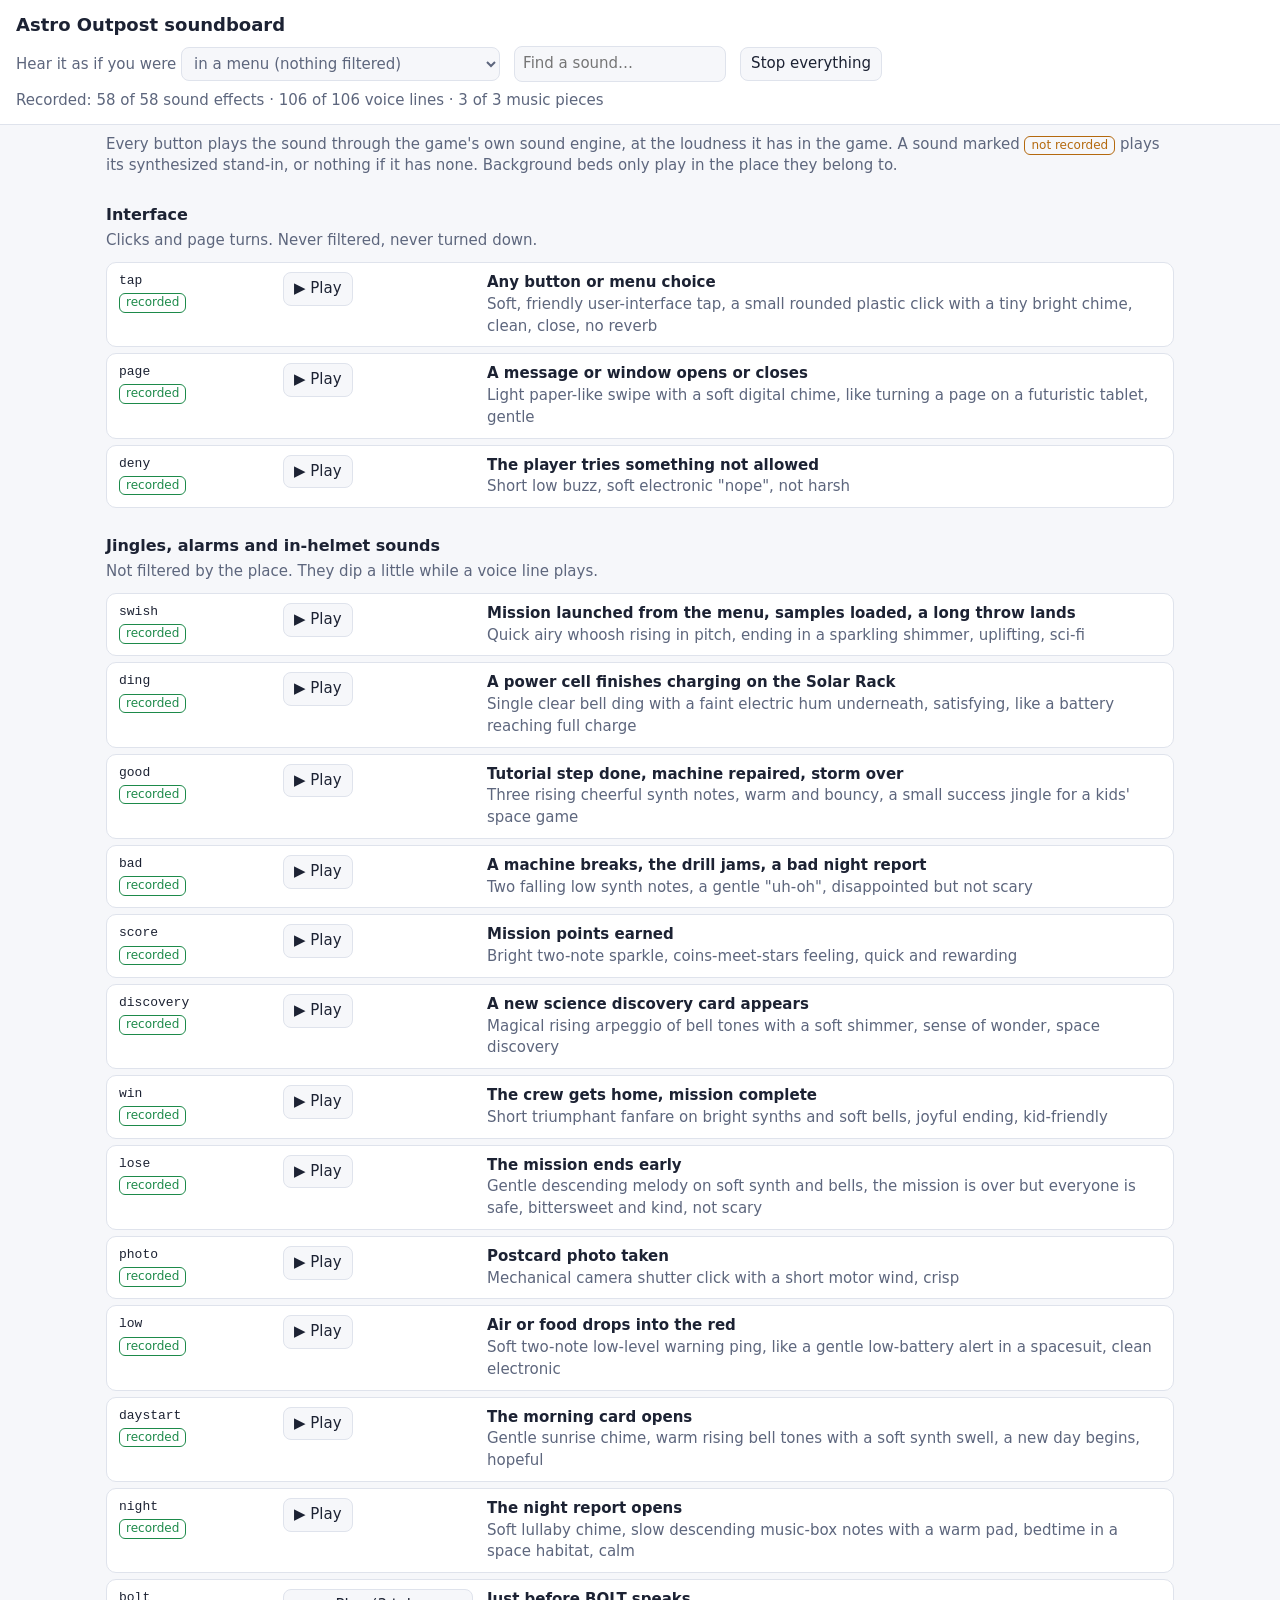
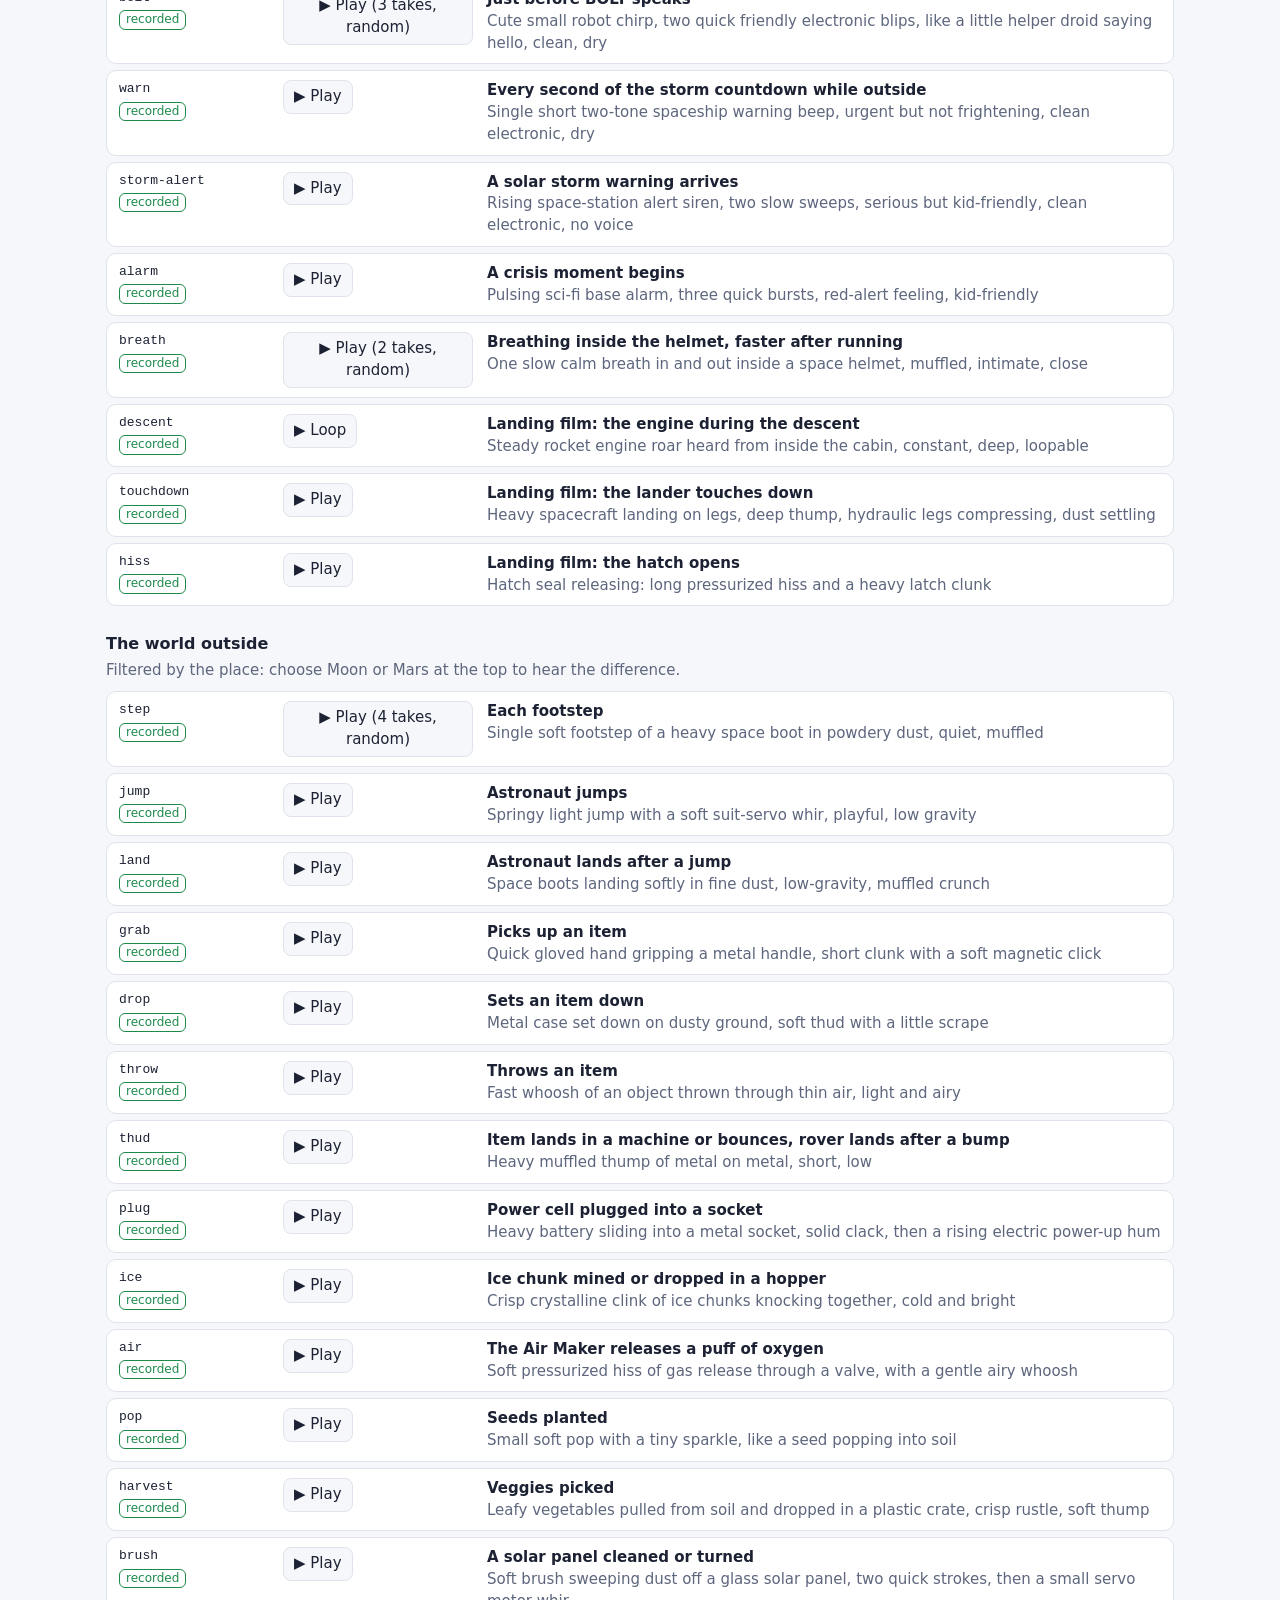
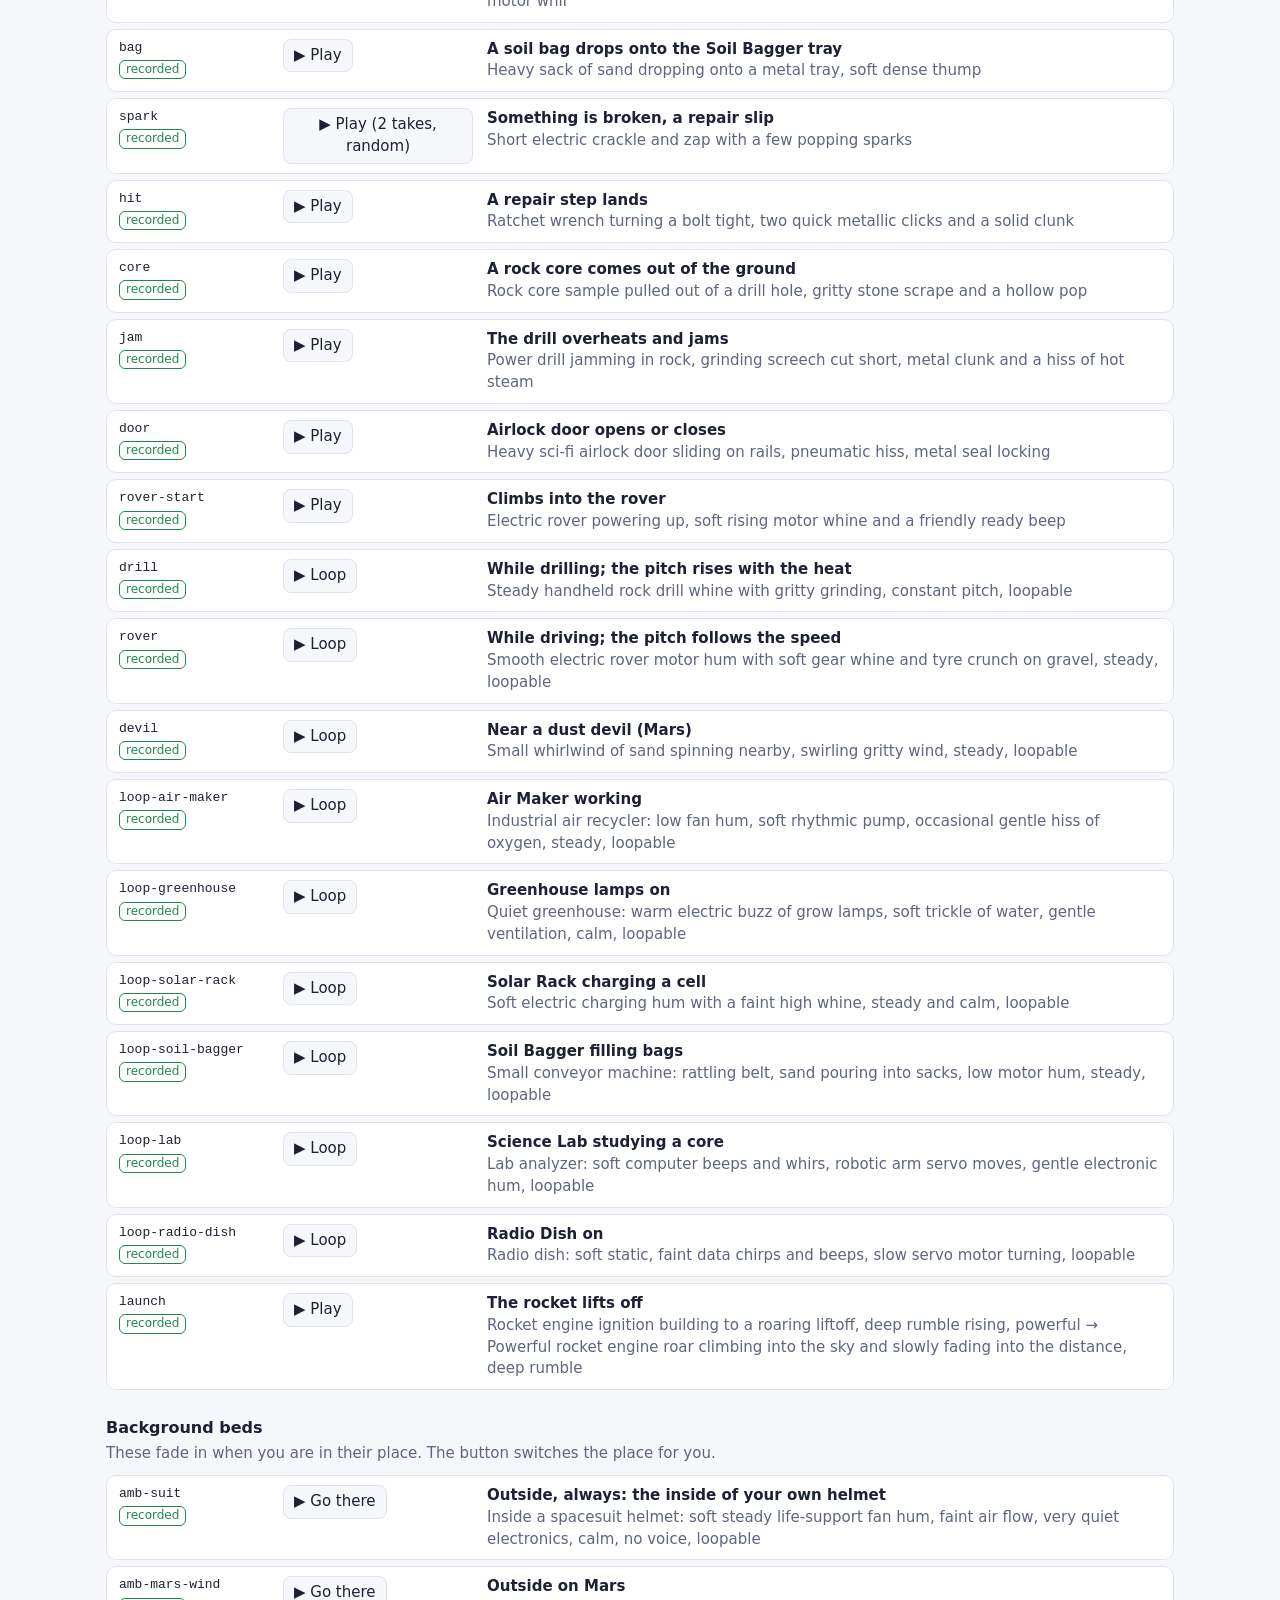
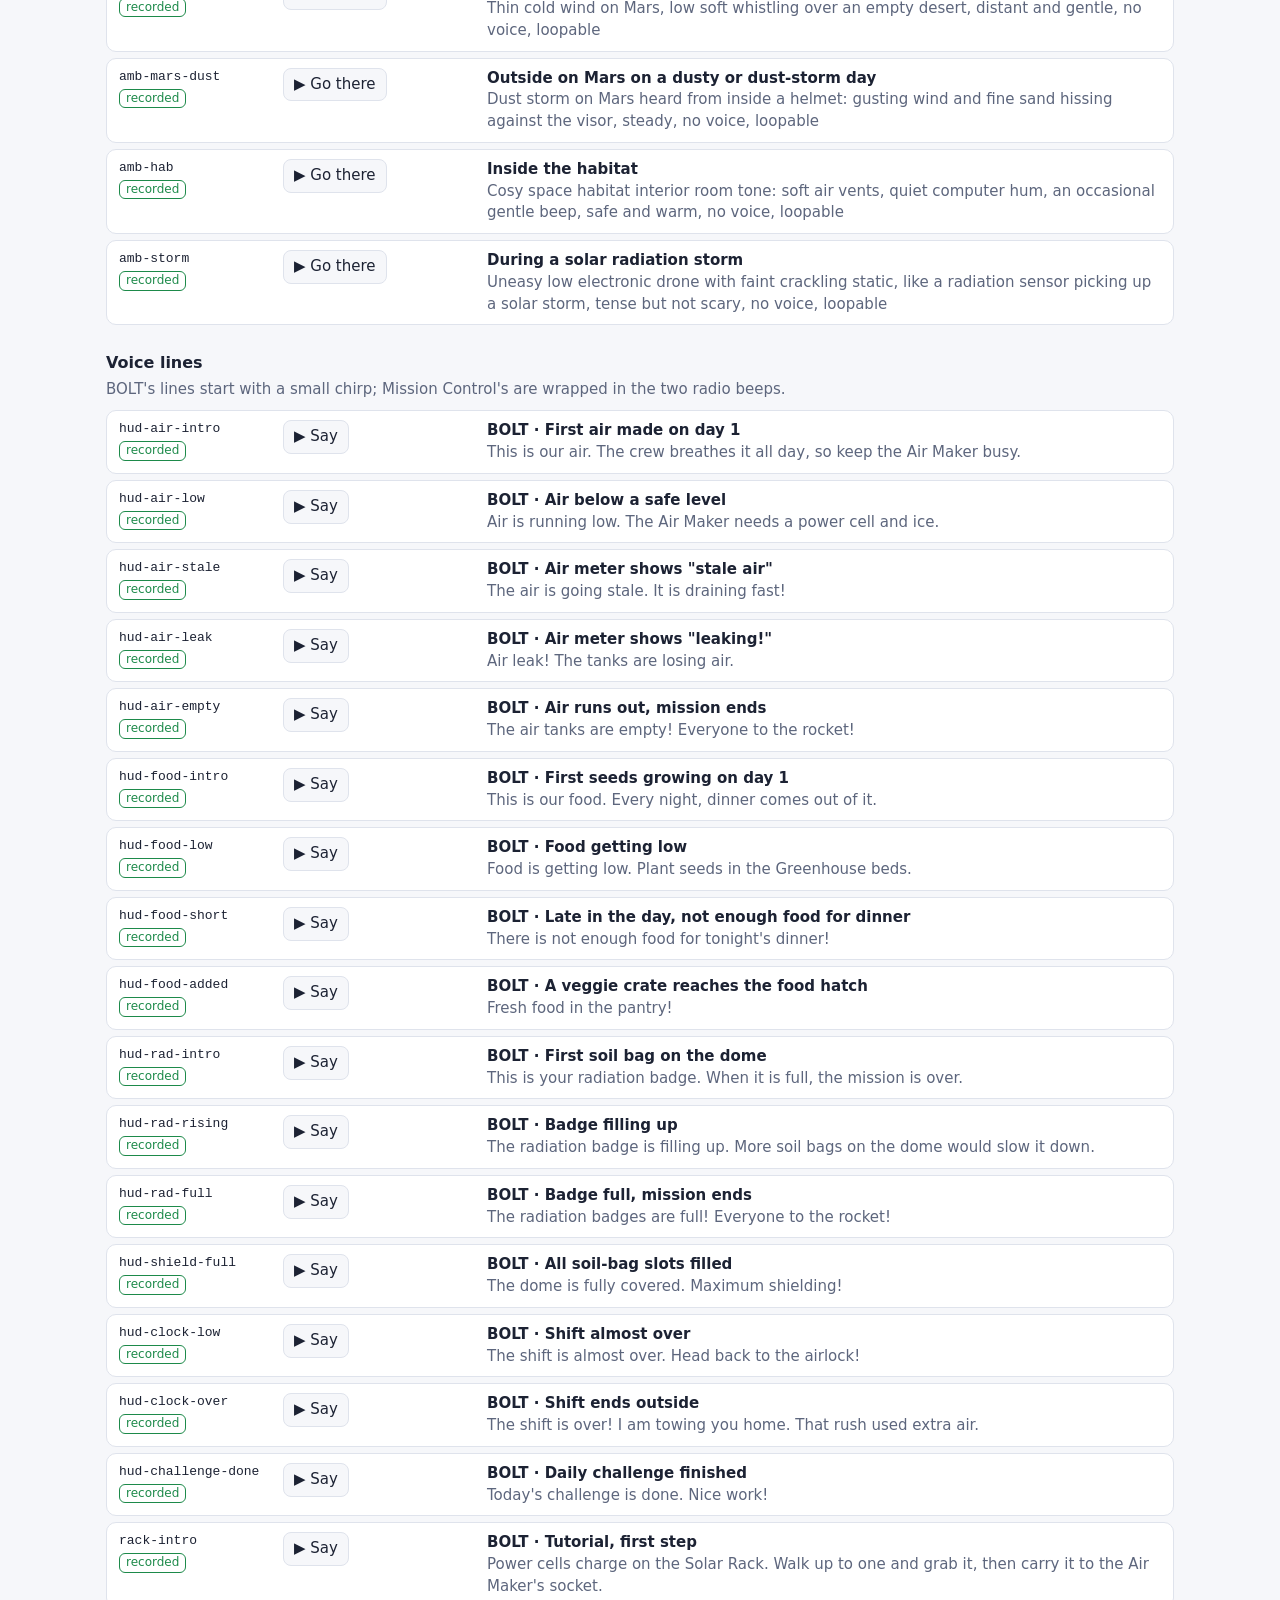
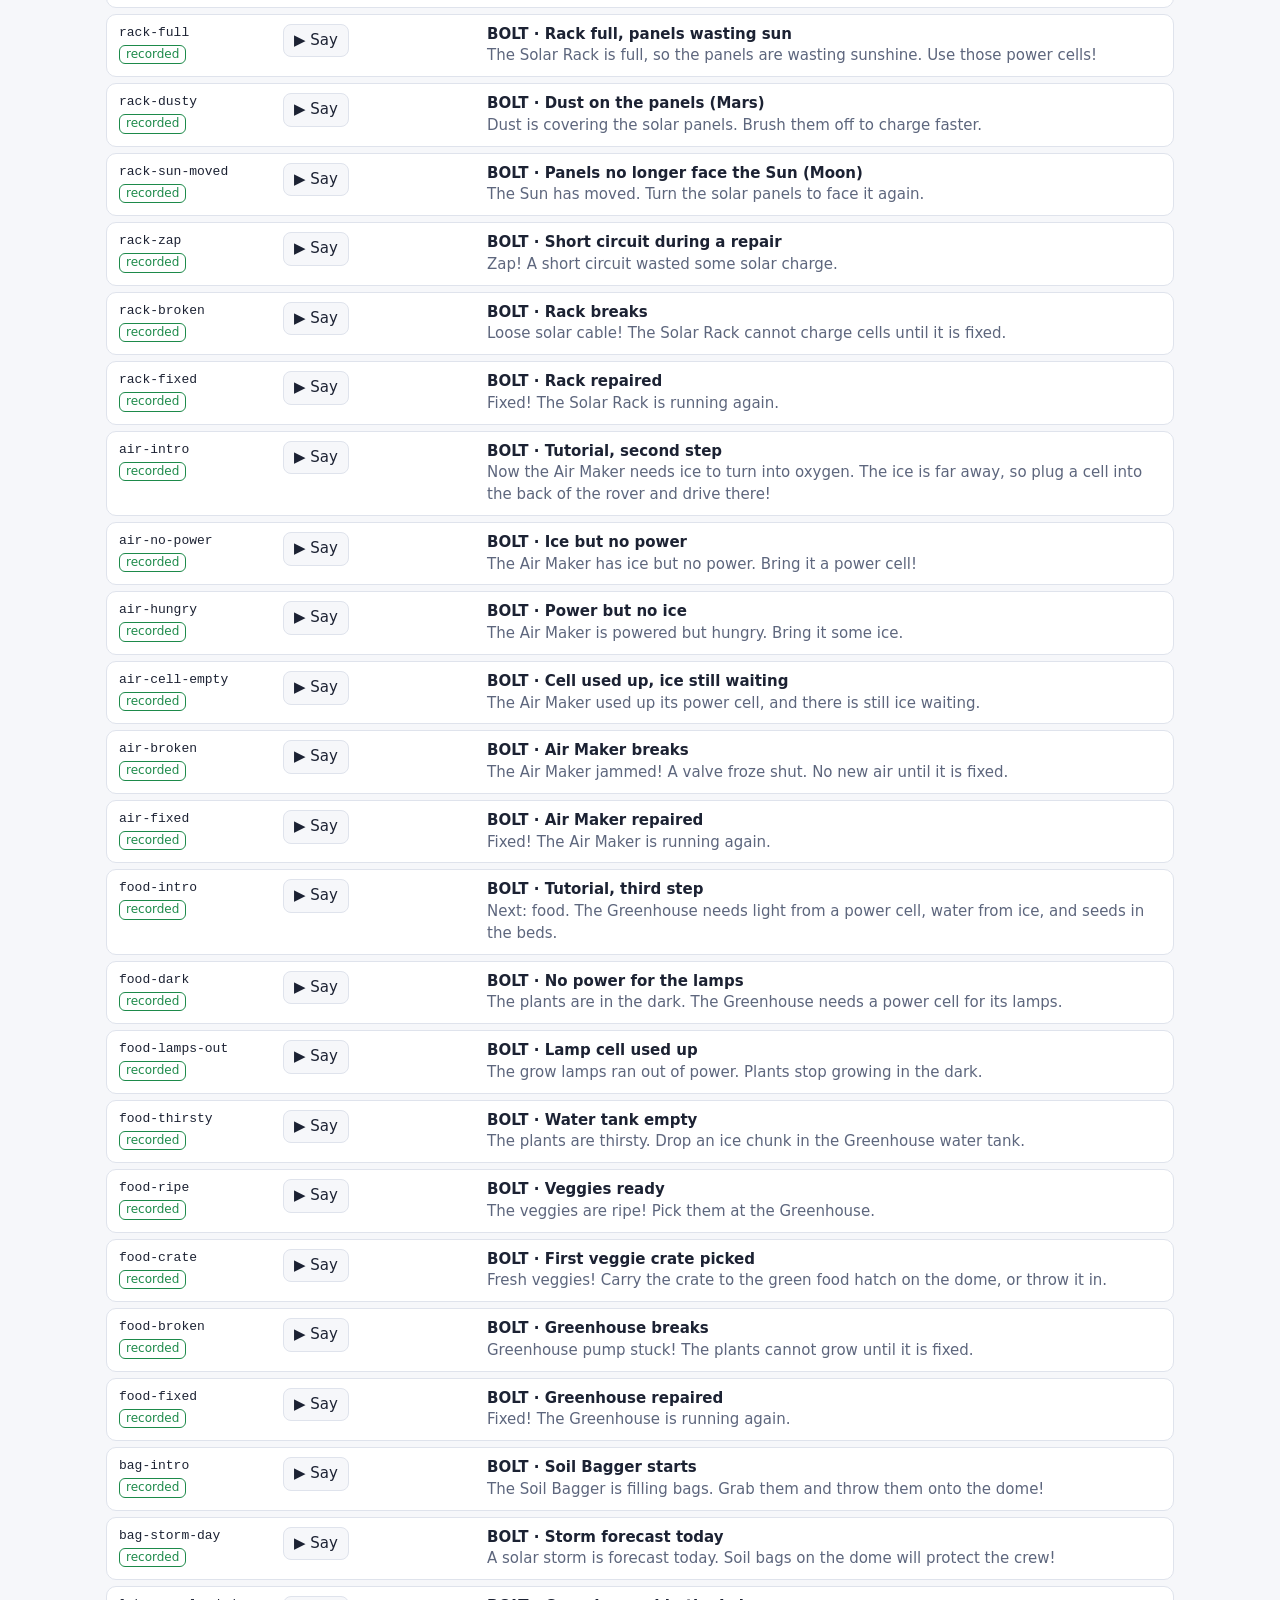
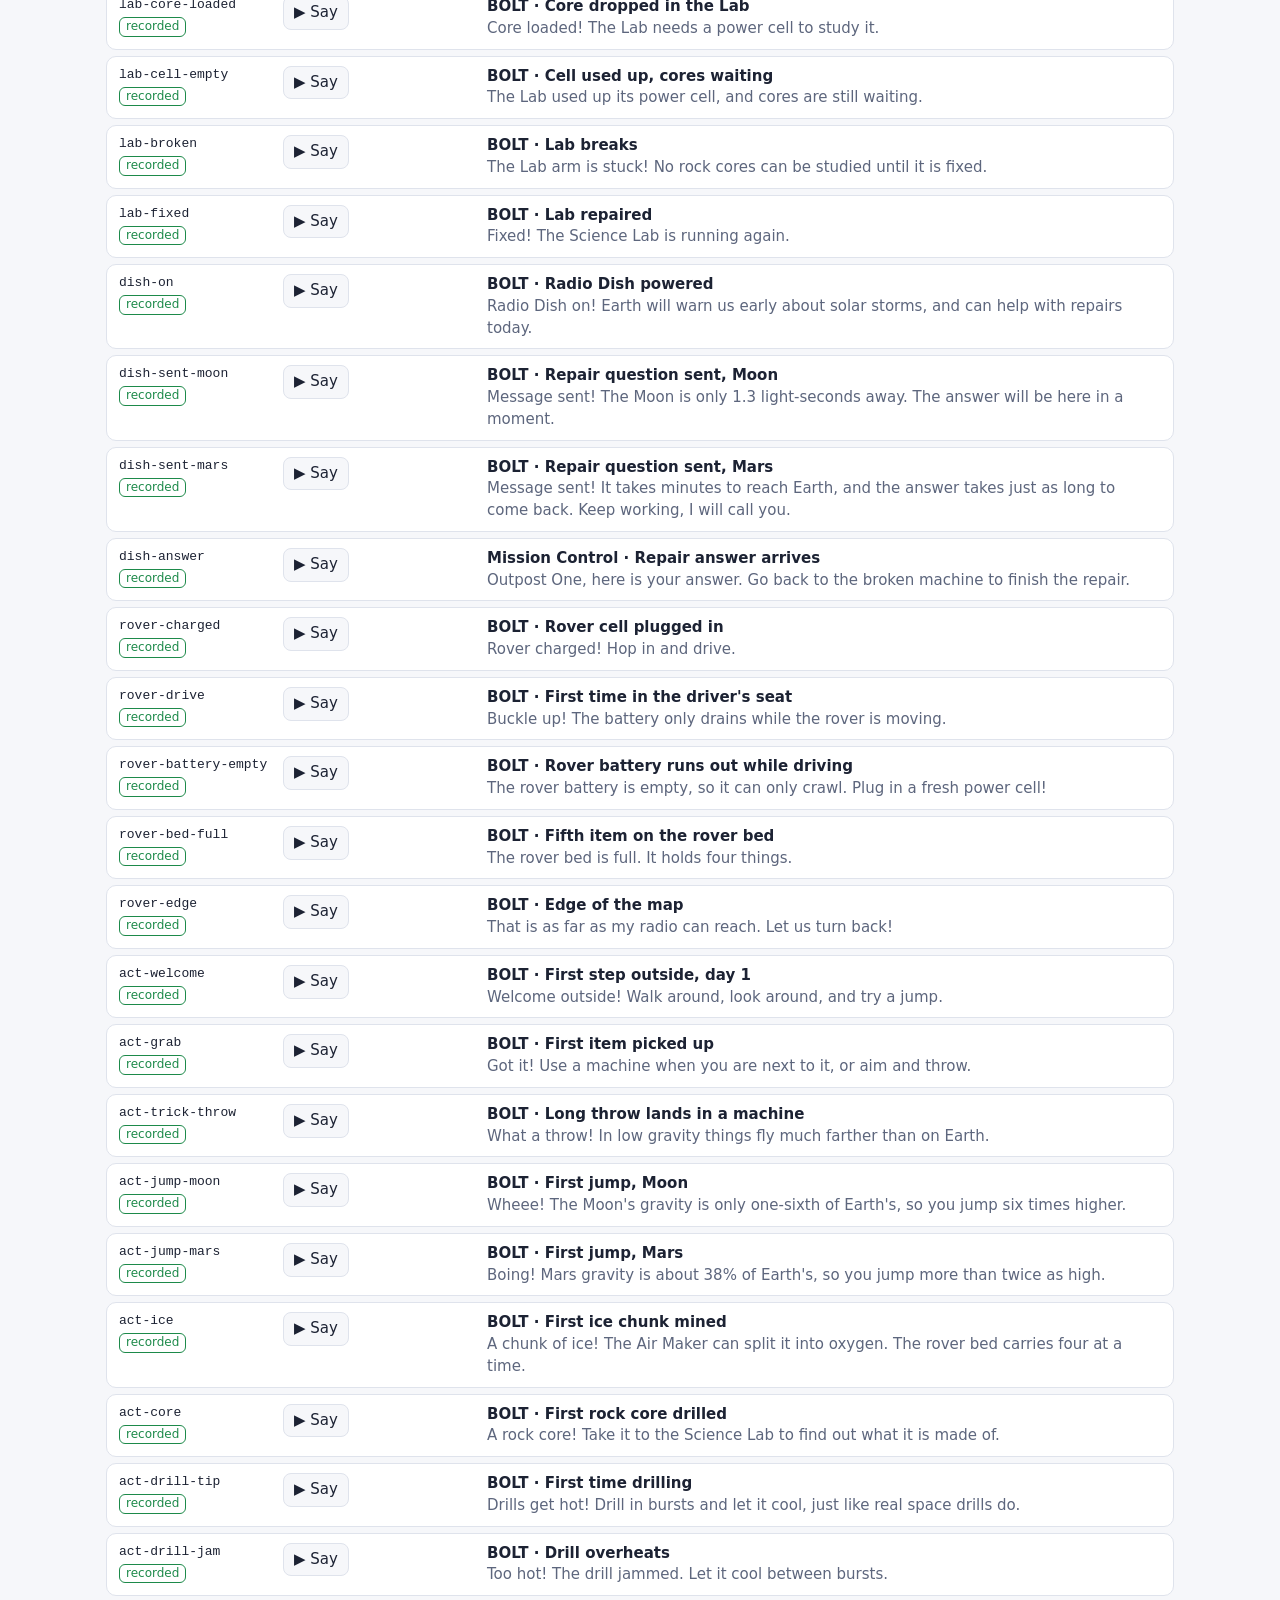
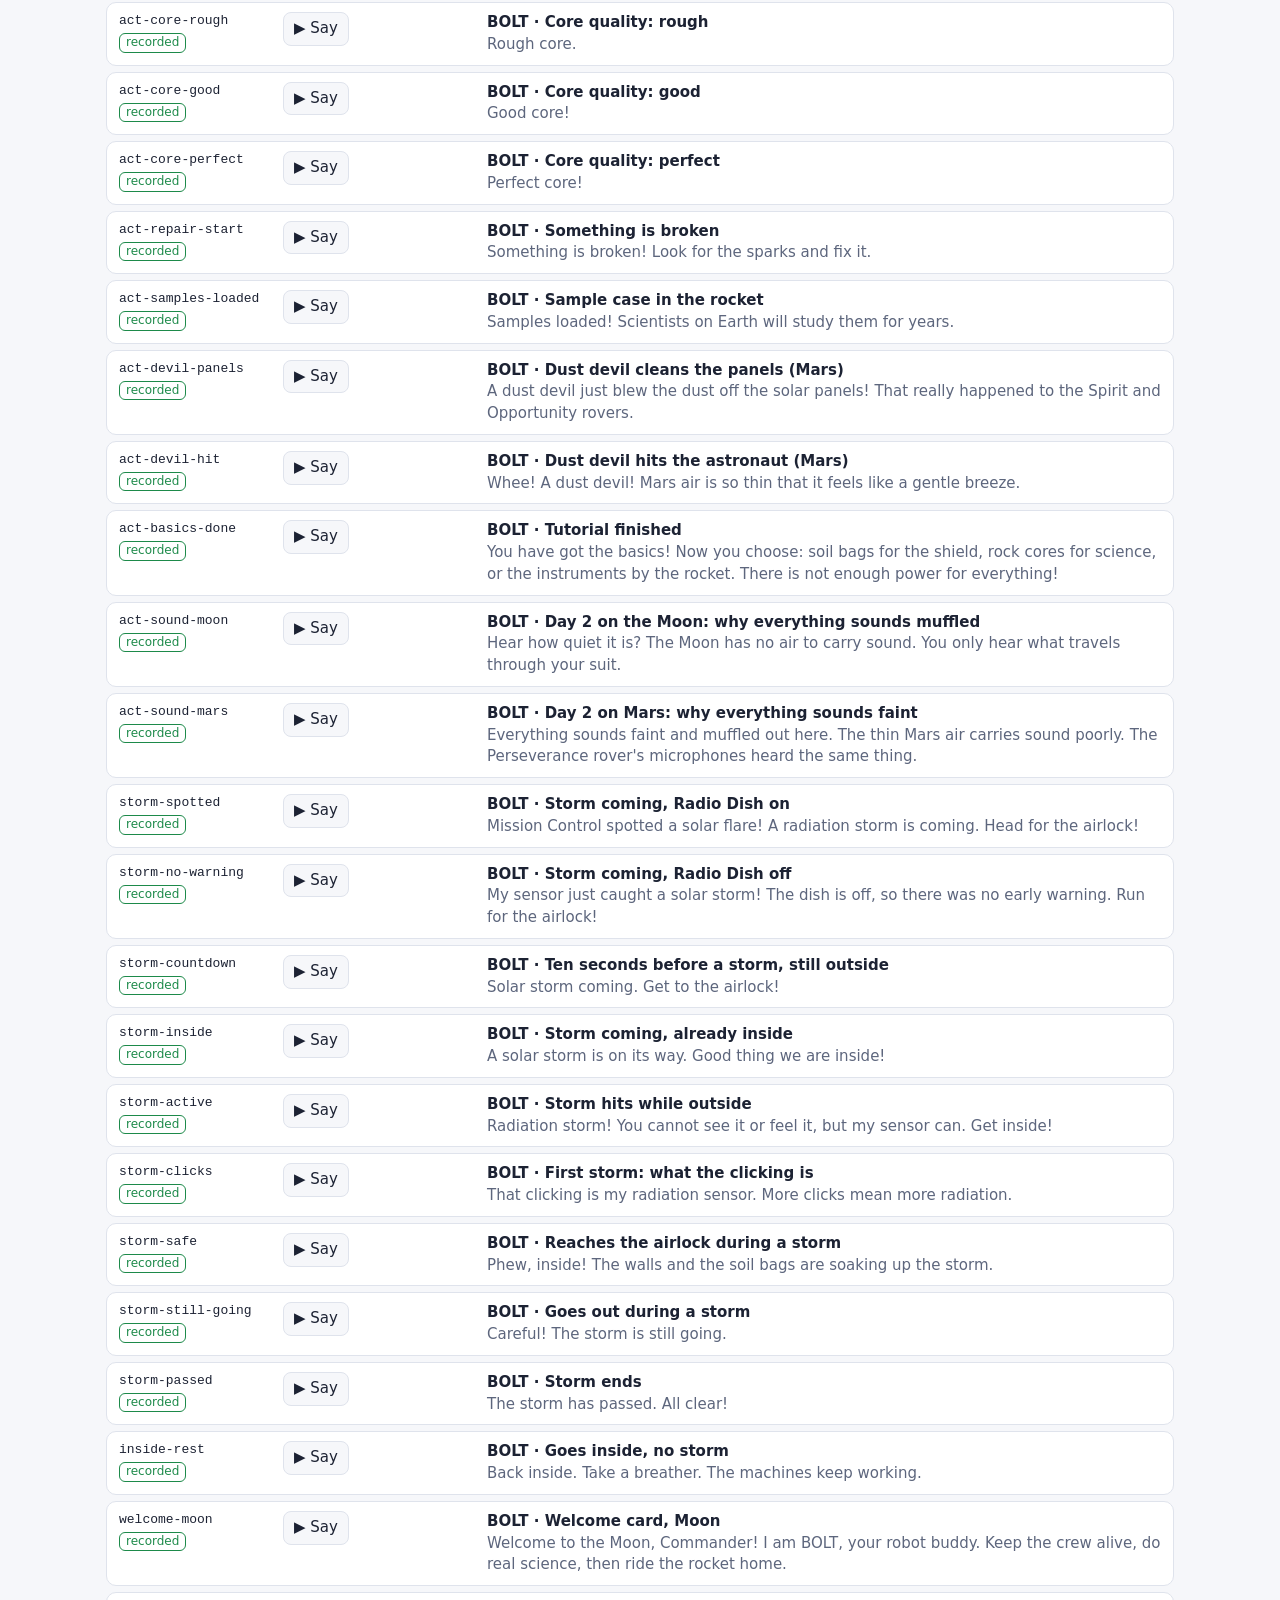
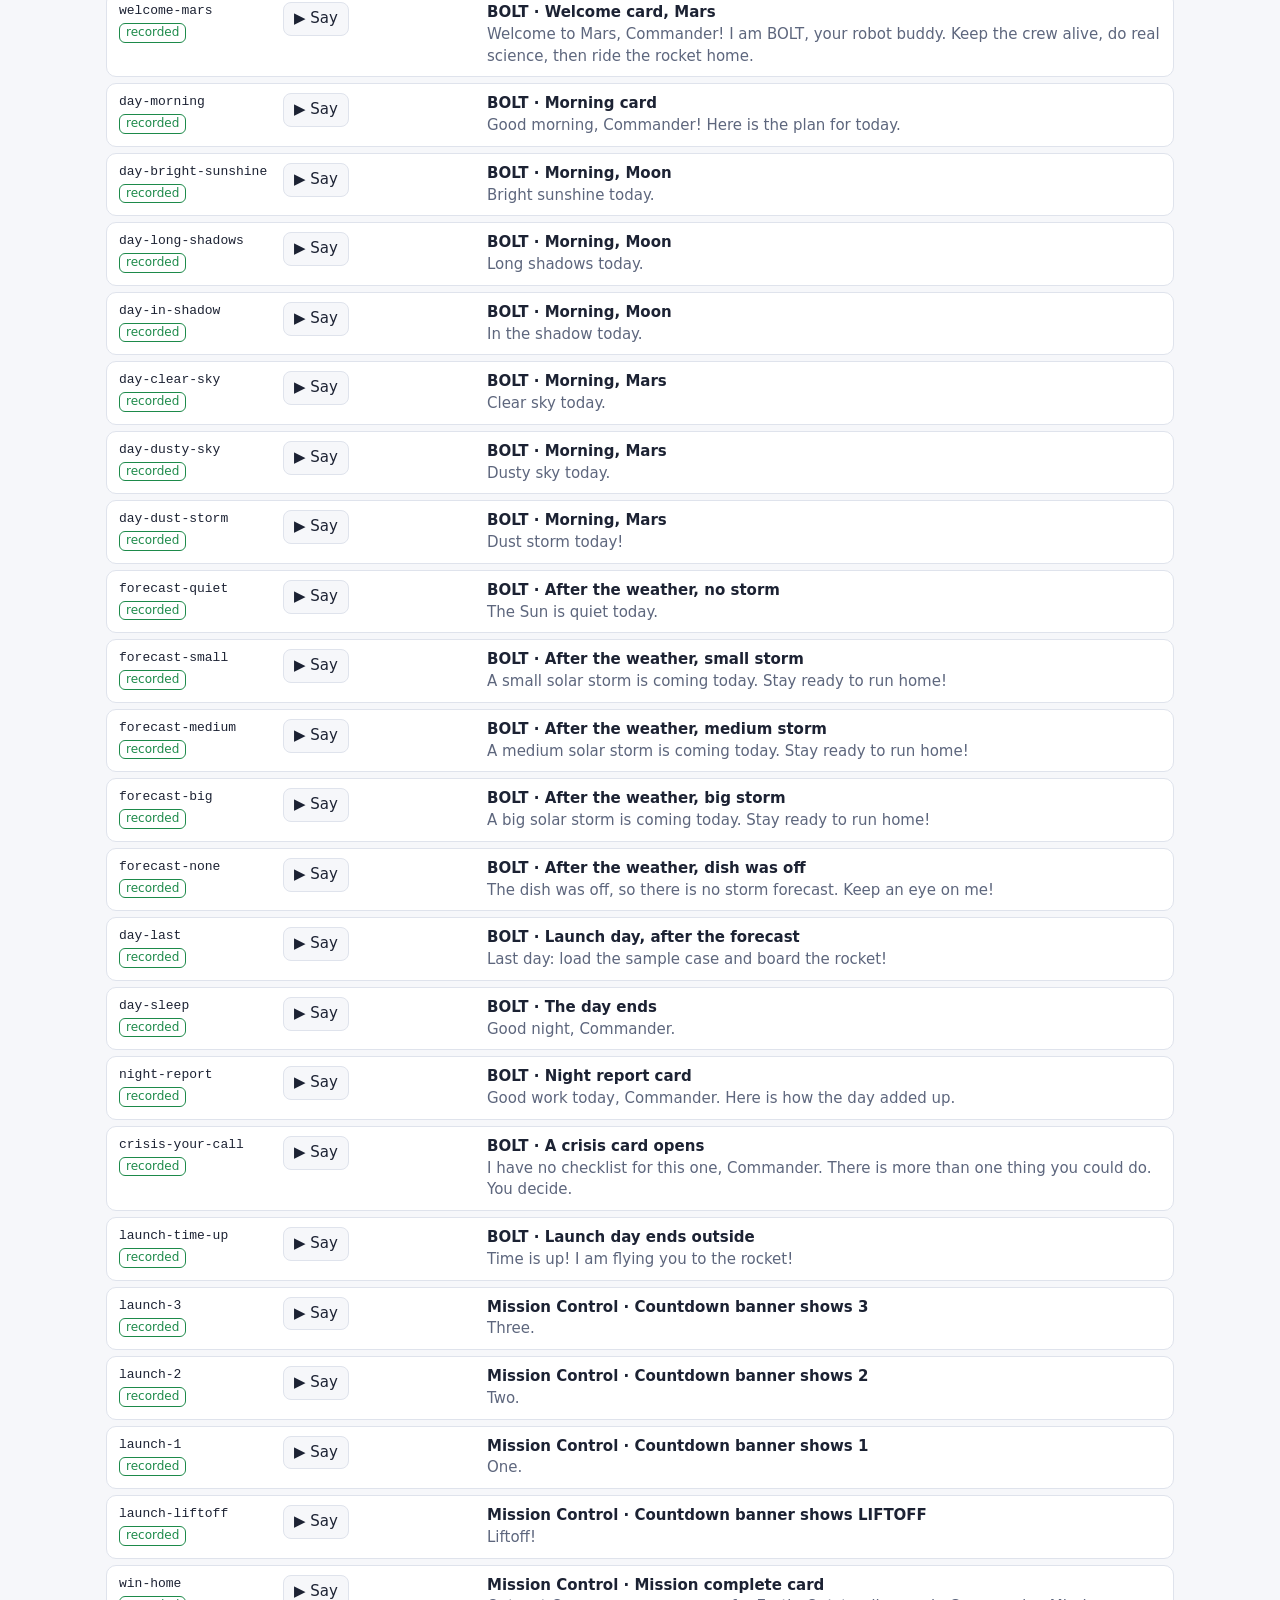
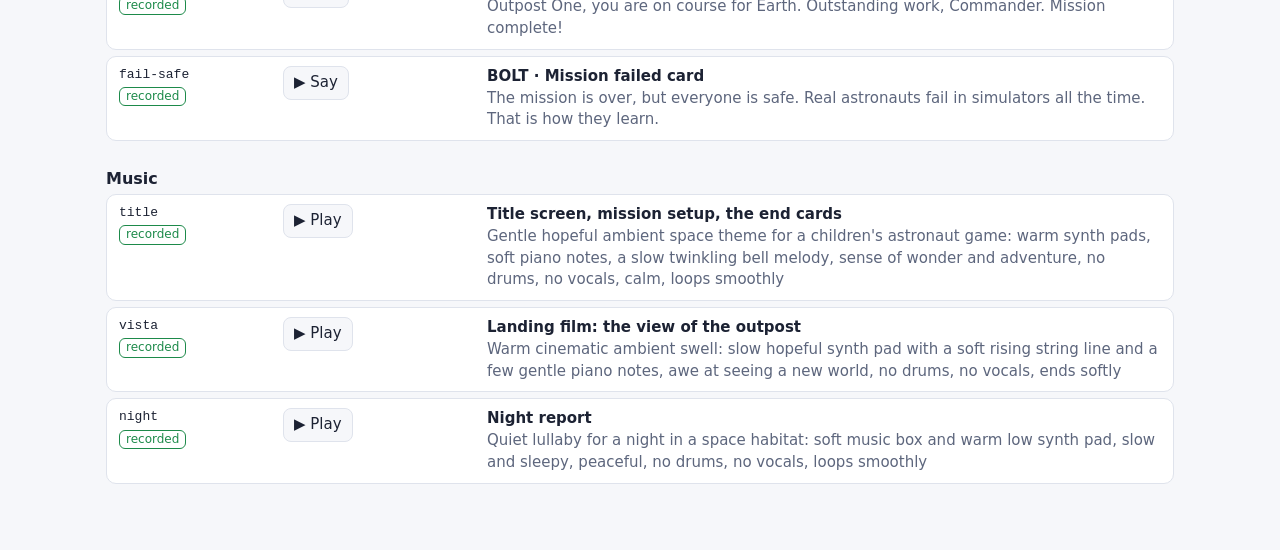
==== tools/audio/soundboard.html @ 793dca5f "Add the game's sound: voice lines, sound effects and music Made with ElevenLabs and wired into the g" ====
<!doctype html>
<html lang="en">
<head>
<meta charset="utf-8">
<meta name="viewport" content="width=device-width, initial-scale=1">
<base href="../../">
<title>Astro Outpost soundboard</title>
<style>
  :root { --bg: #f6f7fa; --card: #fff; --ink: #1c2233; --dim: #5d667d; --line: #dfe3ec; --acc: #2f6fed; --warn: #b4690e; --ok: #1d8a4a; }
  @media (prefers-color-scheme: dark) { :root { --bg: #12151d; --card: #1b2030; --ink: #e9ecf5; --dim: #9aa3ba; --line: #2c3348; --acc: #7aa6ff; --warn: #f0b35c; --ok: #5fd08e; } }
  * { box-sizing: border-box; }
  body { margin: 0; background: var(--bg); color: var(--ink); font: 15px/1.45 system-ui, "Segoe UI", sans-serif; }
  header { position: sticky; top: 0; z-index: 2; background: var(--card); border-bottom: 1px solid var(--line); padding: 12px 16px; }
  header h1 { font-size: 18px; margin: 0 0 8px; }
  .bar { display: flex; flex-wrap: wrap; gap: 8px 14px; align-items: center; }
  .bar label { color: var(--dim); }
  select, input[type=search] { font: inherit; color: inherit; background: var(--bg); border: 1px solid var(--line); border-radius: 8px; padding: 6px 8px; }
  input[type=search] { min-width: 180px; }
  main { max-width: 1100px; margin: 0 auto; padding: 8px 16px 60px; }
  h2 { font-size: 16px; margin: 26px 0 4px; }
  .sub { color: var(--dim); margin: 0 0 10px; }
  .row { display: grid; grid-template-columns: 150px 190px 1fr; gap: 6px 14px; align-items: start; background: var(--card); border: 1px solid var(--line); border-radius: 10px; padding: 9px 12px; margin-bottom: 6px; }
  .row.none { opacity: 0.72; }
  .btns { display: flex; flex-wrap: wrap; gap: 6px; }
  button { font: inherit; cursor: pointer; border: 1px solid var(--line); background: var(--bg); color: var(--ink); border-radius: 8px; padding: 5px 10px; }
  button:hover { border-color: var(--acc); }
  button.on { background: var(--acc); color: #fff; border-color: var(--acc); }
  .id { font: 13px/1.4 ui-monospace, Consolas, monospace; word-break: break-all; }
  .tag { display: inline-block; font-size: 12px; border-radius: 6px; padding: 0 6px; margin-top: 3px; border: 1px solid var(--line); color: var(--dim); }
  .tag.ok { color: var(--ok); border-color: var(--ok); } .tag.no { color: var(--warn); border-color: var(--warn); }
  .when { font-weight: 600; } .text { color: var(--dim); }
  @media (max-width: 760px) { .row { grid-template-columns: 1fr; } }
</style>
</head>
<body>
<header>
  <h1>Astro Outpost soundboard</h1>
  <div class="bar">
    <label>Hear it as if you were
      <select id="place">
        <option value="menu">in a menu (nothing filtered)</option>
        <option value="out,moon">outside on the Moon (muffled: no air)</option>
        <option value="out,mars">outside on Mars (thin air)</option>
        <option value="in,moon">inside the habitat</option>
      </select>
    </label>
    <input id="find" type="search" placeholder="Find a sound…" aria-label="Find a sound">
    <button id="stop">Stop everything</button>
    <span id="count" class="text"></span>
  </div>
</header>
<main>
  <p class="sub">Every button plays the sound through the game's own sound engine, at the loudness it has in the game. A sound marked
    <span class="tag no">not recorded</span> plays its synthesized stand-in, or nothing if it has none. Background beds only play in the place they belong to.</p>
  <div id="list"></div>
</main>

<script src="tools/audio/manifest.js"></script>
<script src="js/sfx-data.js"></script>
<script src="js/audio-list.js"></script>
<script src="js/audio.js"></script>
<script>
(function () {
  'use strict';
  var M = window.AUDIO_MANIFEST, Au = JA.audio, meta = Au.debug.meta, VO = JA.VOICE || {}, MU = JA.MUSIC || {};
  var list = document.getElementById('list'), looping = {}, bedPlace = { 'amb-suit': 'out,moon', 'amb-mars-wind': 'out,mars', 'amb-mars-dust': 'out,mars', 'amb-hab': 'in,moon', 'amb-storm': 'out,moon' };
  function el(tag, cls, text) { var e = document.createElement(tag); if (cls) e.className = cls; if (text != null) e.textContent = text; return e; }
  function row(id, have, standIn, when, text, buttons) {
    var r = el('div', 'row' + (have ? '' : ' none'));
    var a = el('div'); a.appendChild(el('div', 'id', id));
    a.appendChild(el('span', 'tag ' + (have ? 'ok' : 'no'), have ? 'recorded' : standIn ? 'not recorded: stand-in' : 'not recorded: silent'));
    var b = el('div', 'btns'); buttons.forEach(function (x) { b.appendChild(x); });
    var c = el('div'); c.appendChild(el('div', 'when', when)); c.appendChild(el('div', 'text', text));
    r.appendChild(a); r.appendChild(b); r.appendChild(c);
    r.setAttribute('data-find', (id + ' ' + when + ' ' + text).toLowerCase());
    return r;
  }
  function btn(label, fn) { var b = el('button', '', label); b.addEventListener('click', function () { Au.unlock(); fn(b); }); return b; }
  function section(title, sub) { list.appendChild(el('h2', '', title)); if (sub) list.appendChild(el('p', 'sub', sub)); }
  var place = document.getElementById('place');
  function setPlace(v, storm, dust) { place.value = v; var p = v.split(','); Au.scene({ place: p[0], site: p[1] || '', storm: storm || 0, dust: dust || 0 }); }

  var groups = [['ui', 'Interface', 'Clicks and page turns. Never filtered, never turned down.'],
    ['fx', 'Jingles, alarms and in-helmet sounds', 'Not filtered by the place. They dip a little while a voice line plays.'],
    ['world', 'The world outside', 'Filtered by the place: choose Moon or Mars at the top to hear the difference.'],
    ['amb', 'Background beds', 'These fade in when you are in their place. The button switches the place for you.']];
  groups.forEach(function (g) {
    section(g[1], g[2]);
    M.SFX.filter(function (s) { return s.bus === g[0]; }).forEach(function (s) {
      var have = !!meta[s.id], standIn = Au.debug.synth.indexOf(s.id) >= 0, buttons = [];
      var prompt = s.parts ? s.parts.map(function (p) { return p.prompt; }).join(' → ') : s.prompt;
      if (g[0] === 'amb') {
        buttons.push(btn('▶ Go there', function () { setPlace(bedPlace[s.id], s.id === 'amb-storm' ? 2 : 0, s.id === 'amb-mars-dust' ? 1 : 0); }));
      } else if (s.loop) {
        buttons.push(btn('▶ Loop', function (b) {
          if (looping[s.id]) { Au.stopLoop(s.id, 0.2); delete looping[s.id]; b.classList.remove('on'); b.textContent = '▶ Loop'; }
          else { looping[s.id] = b; Au.loop(s.id, { keep: true }); b.classList.add('on'); b.textContent = '■ Stop'; }
        }));
      } else buttons.push(btn(s.n > 1 ? '▶ Play (' + (have ? meta[s.id].n || 1 : s.n) + ' takes, random)' : '▶ Play', function () { Au.play(s.id); }));
      list.appendChild(row(s.id, have, standIn, s.when, prompt, buttons));
    });
  });

  section('Voice lines', 'BOLT\'s lines start with a small chirp; Mission Control\'s are wrapped in the two radio beeps.');
  M.VOICE.forEach(function (v) {
    list.appendChild(row(v.id, !!VO[v.id], false, M.CAST[v.who].name + ' · ' + v.when, v.text, [btn('▶ Say', function () { Au.line(v.id); })]));
  });
  section('Music');
  M.MUSIC.forEach(function (m) {
    list.appendChild(row(m.id, !!MU[m.id], false, m.when, m.prompt, [btn('▶ Play', function () { Au.music(m.id); })]));
  });

  var nS = M.SFX.filter(function (s) { return meta[s.id]; }).length, nV = M.VOICE.filter(function (v) { return VO[v.id]; }).length, nM = M.MUSIC.filter(function (m) { return MU[m.id]; }).length;
  document.getElementById('count').textContent = 'Recorded: ' + nS + ' of ' + M.SFX.length + ' sound effects · ' + nV + ' of ' + M.VOICE.length + ' voice lines · ' + nM + ' of ' + M.MUSIC.length + ' music pieces';

  place.addEventListener('change', function () { Au.unlock(); setPlace(place.value); });
  document.getElementById('stop').addEventListener('click', function () {
    Object.keys(looping).forEach(function (id) { Au.stopLoop(id, 0.2); looping[id].classList.remove('on'); looping[id].textContent = '▶ Loop'; delete looping[id]; });
    Au.stopAll(); Au.music(null); setPlace('menu');
  });
  document.getElementById('find').addEventListener('input', function () {
    var q = this.value.trim().toLowerCase();
    Array.prototype.forEach.call(list.querySelectorAll('.row'), function (r) { r.style.display = !q || r.getAttribute('data-find').indexOf(q) >= 0 ? '' : 'none'; });
  });
  var last = performance.now();
  (function tick(now) { requestAnimationFrame(tick); Au.frame(Math.min(0.1, (now - last) / 1000 || 0)); last = now; })(last);
  setPlace('menu');
})();
</script>
</body>
</html>
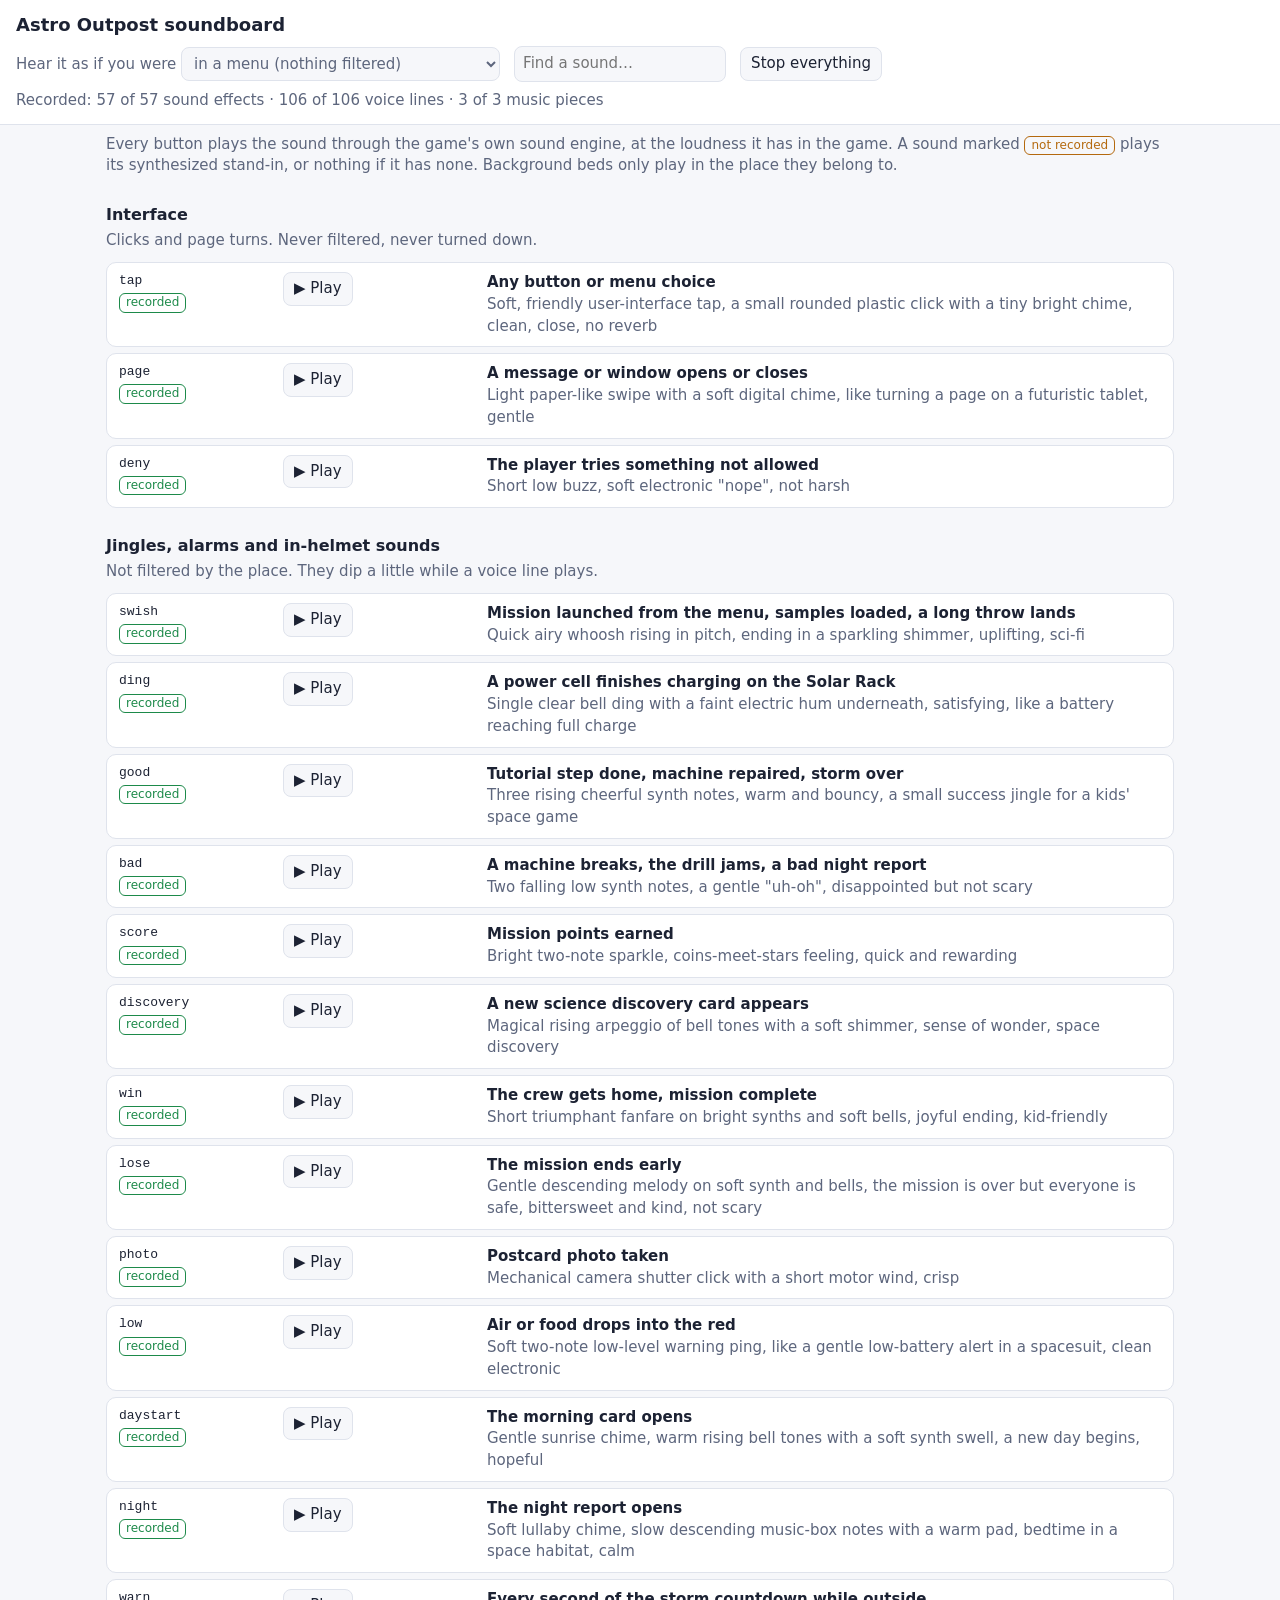
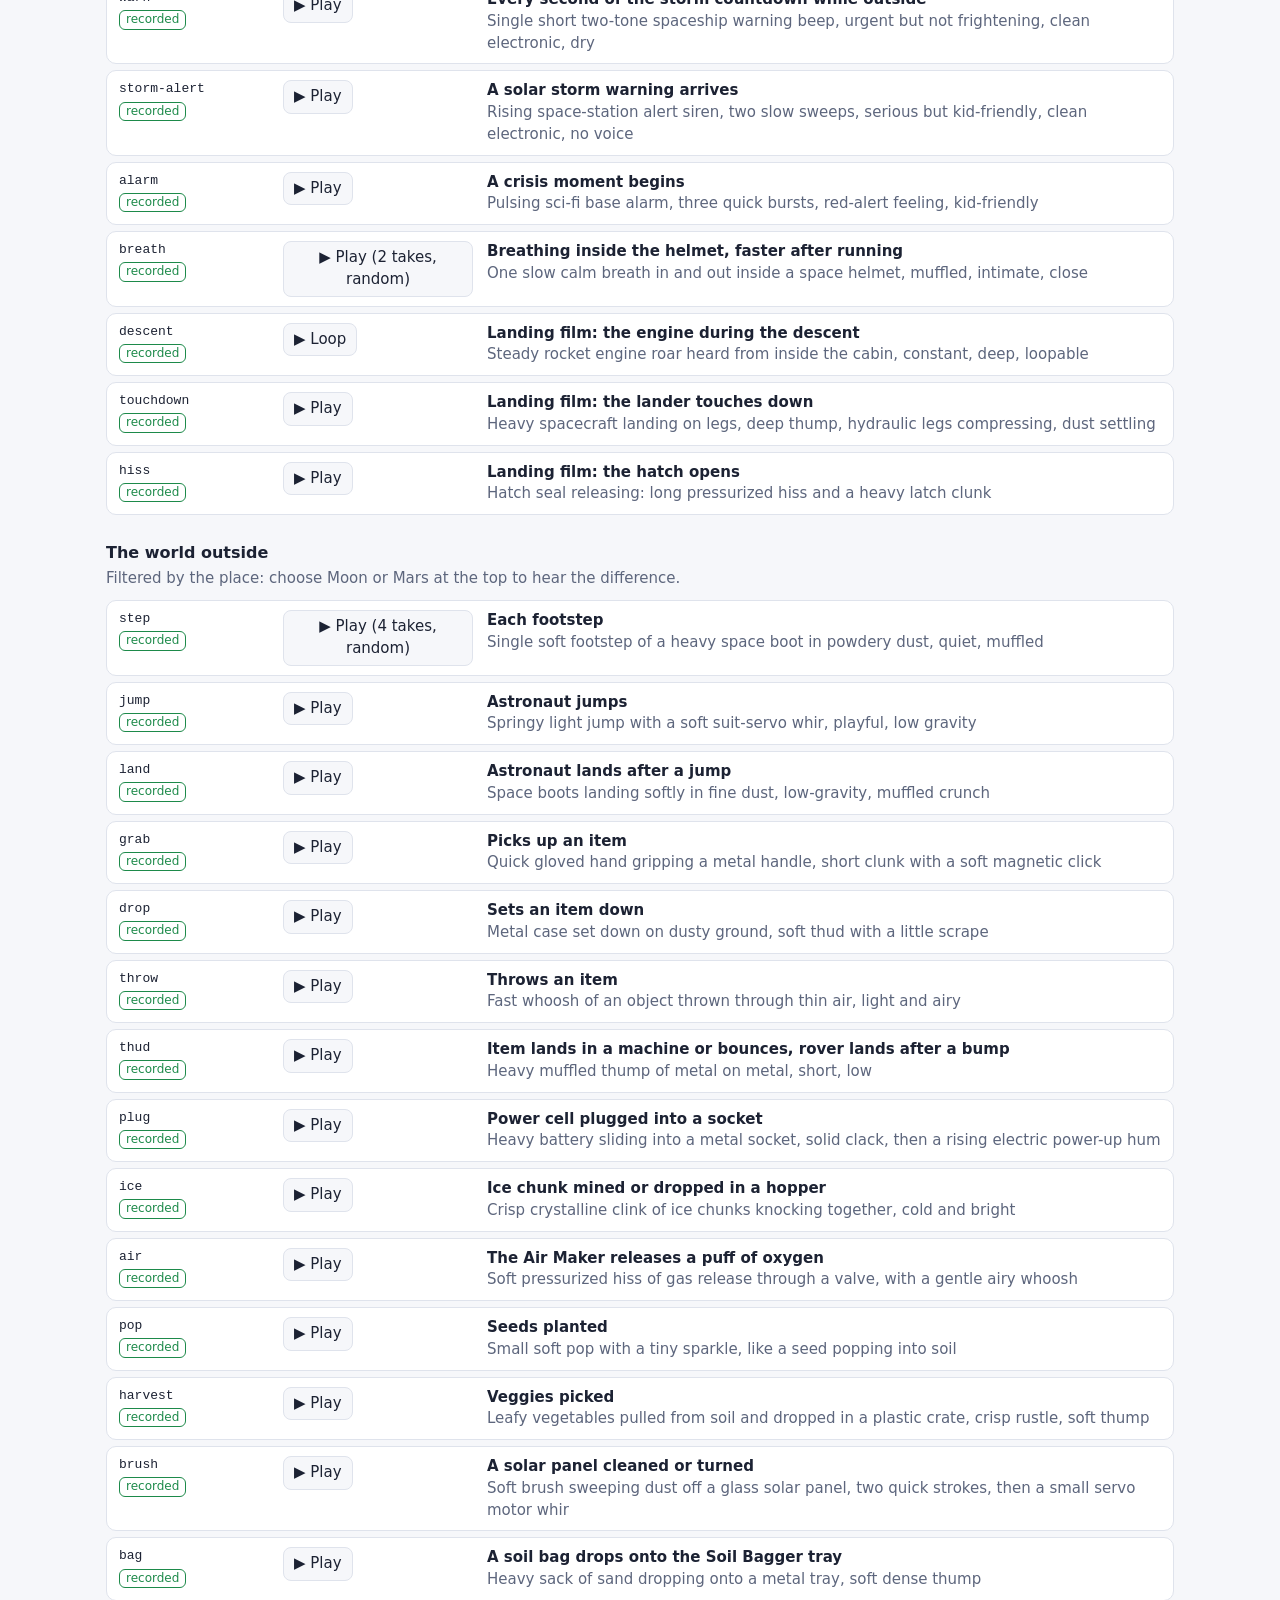
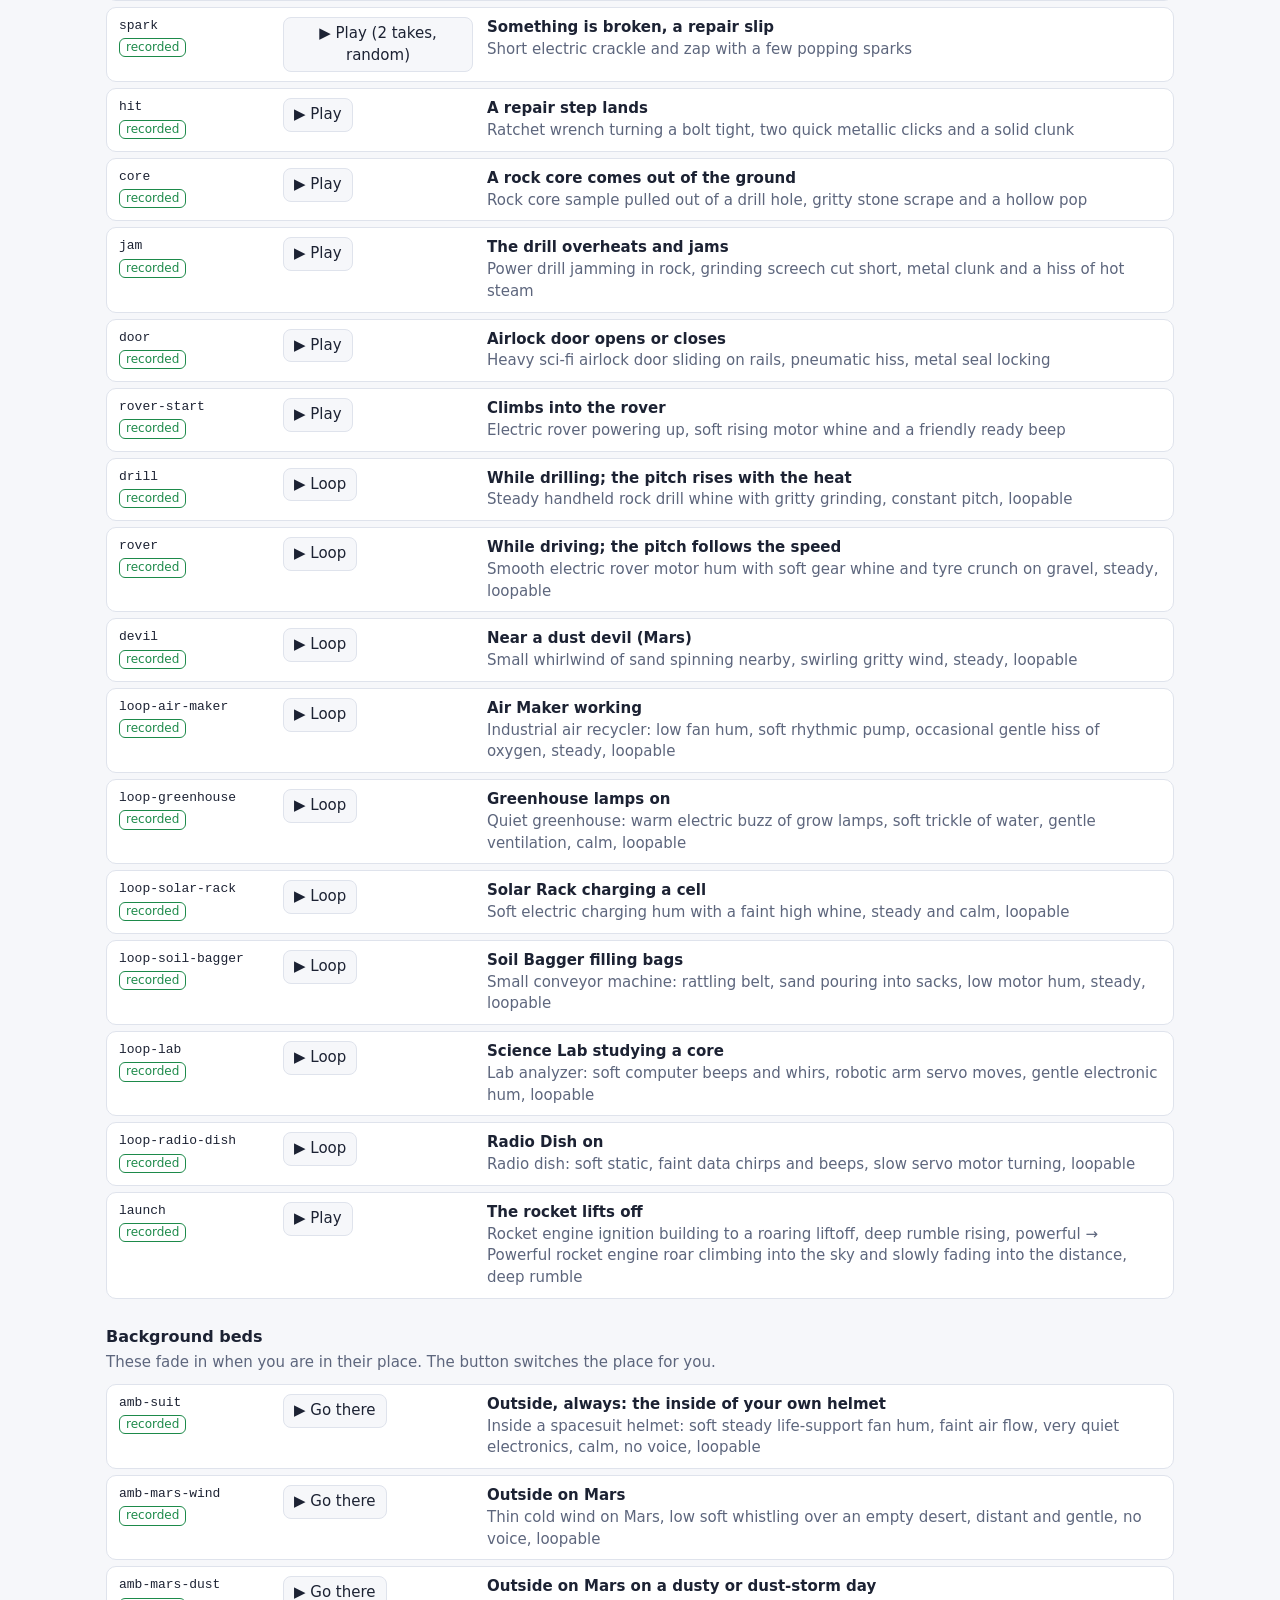
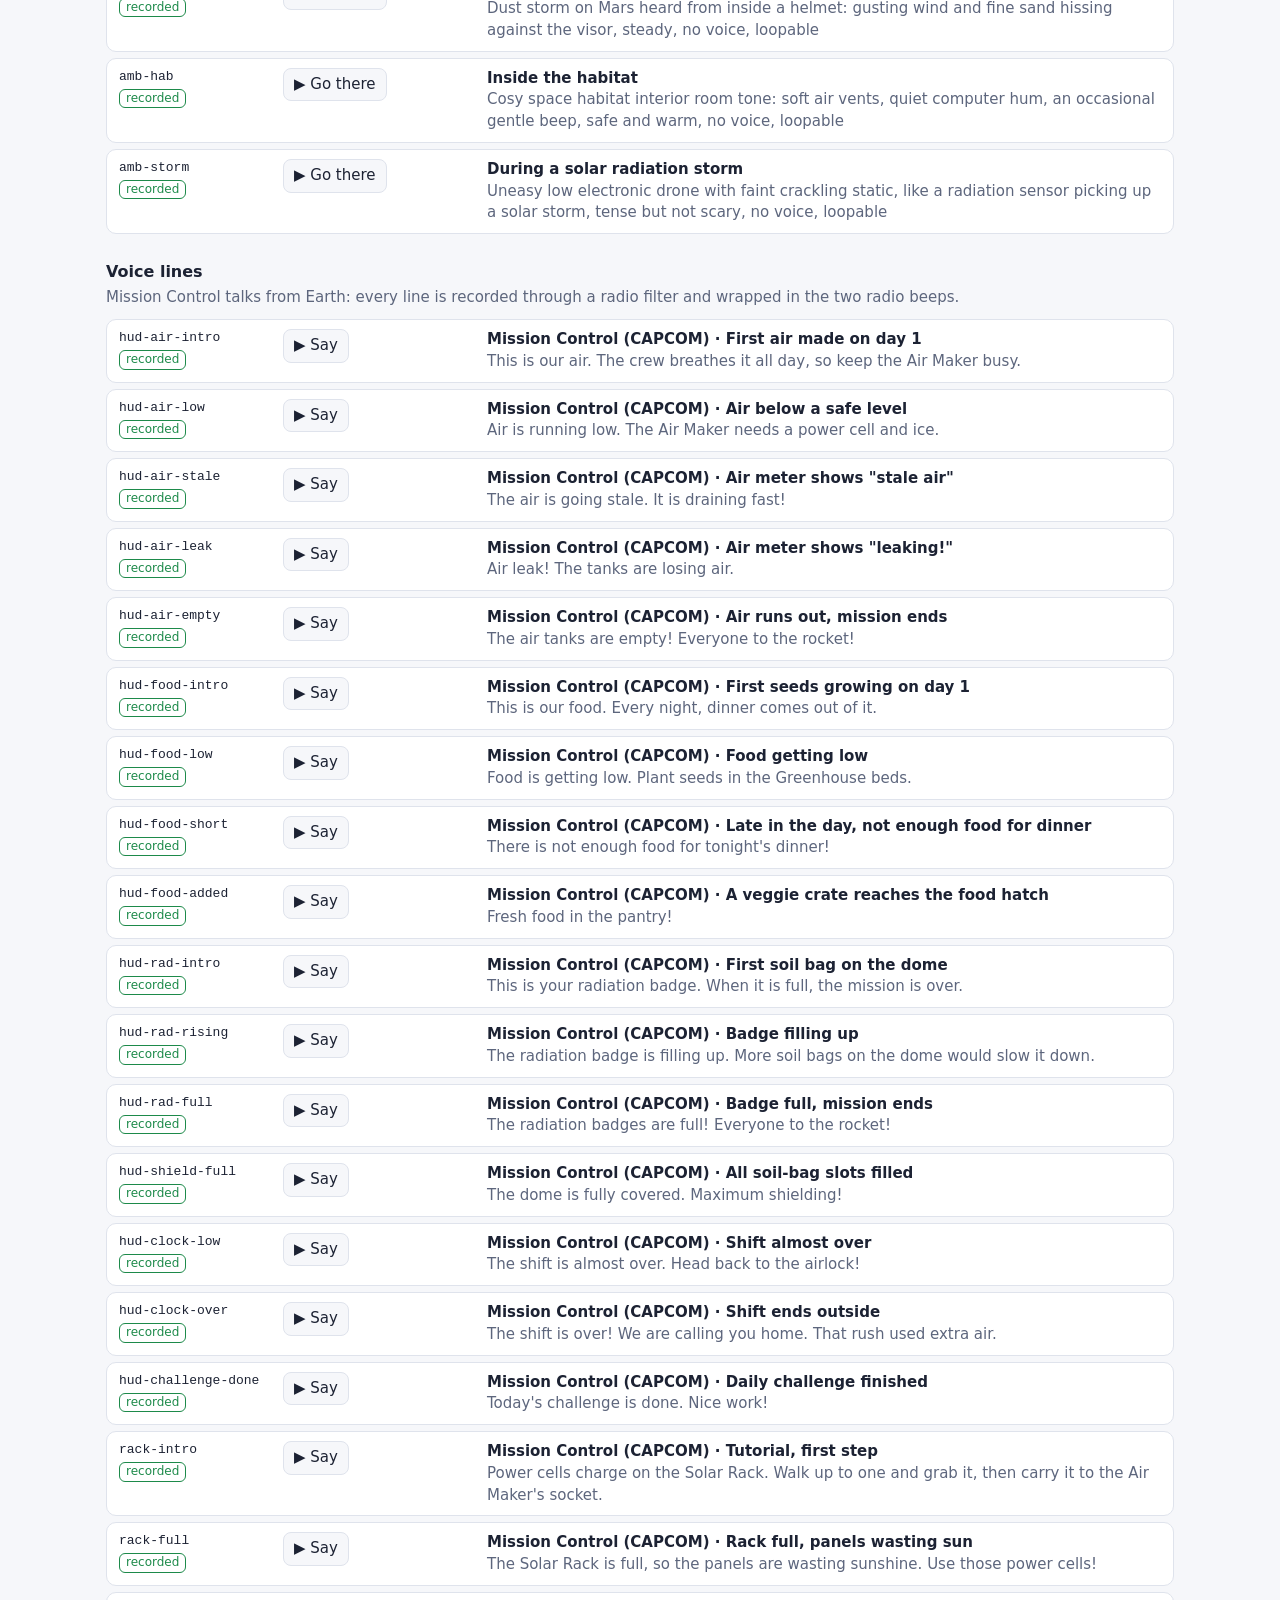
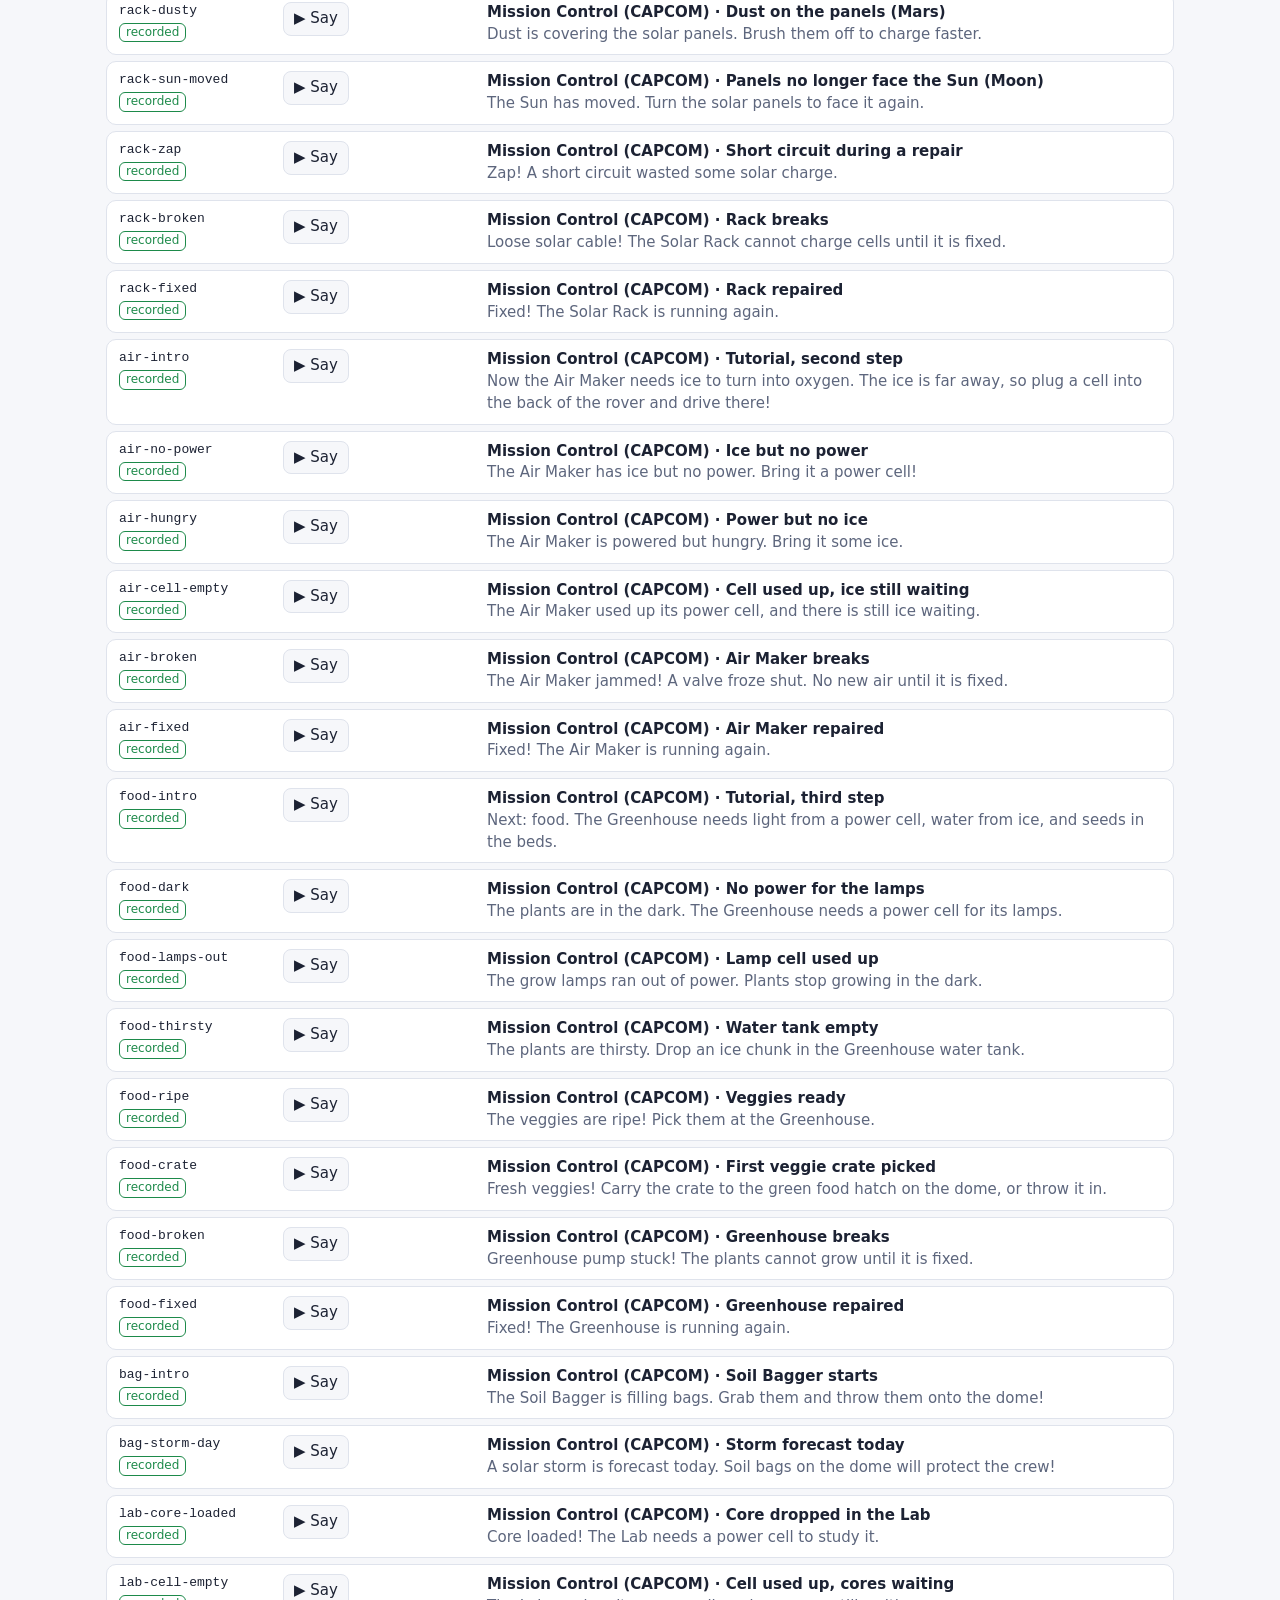
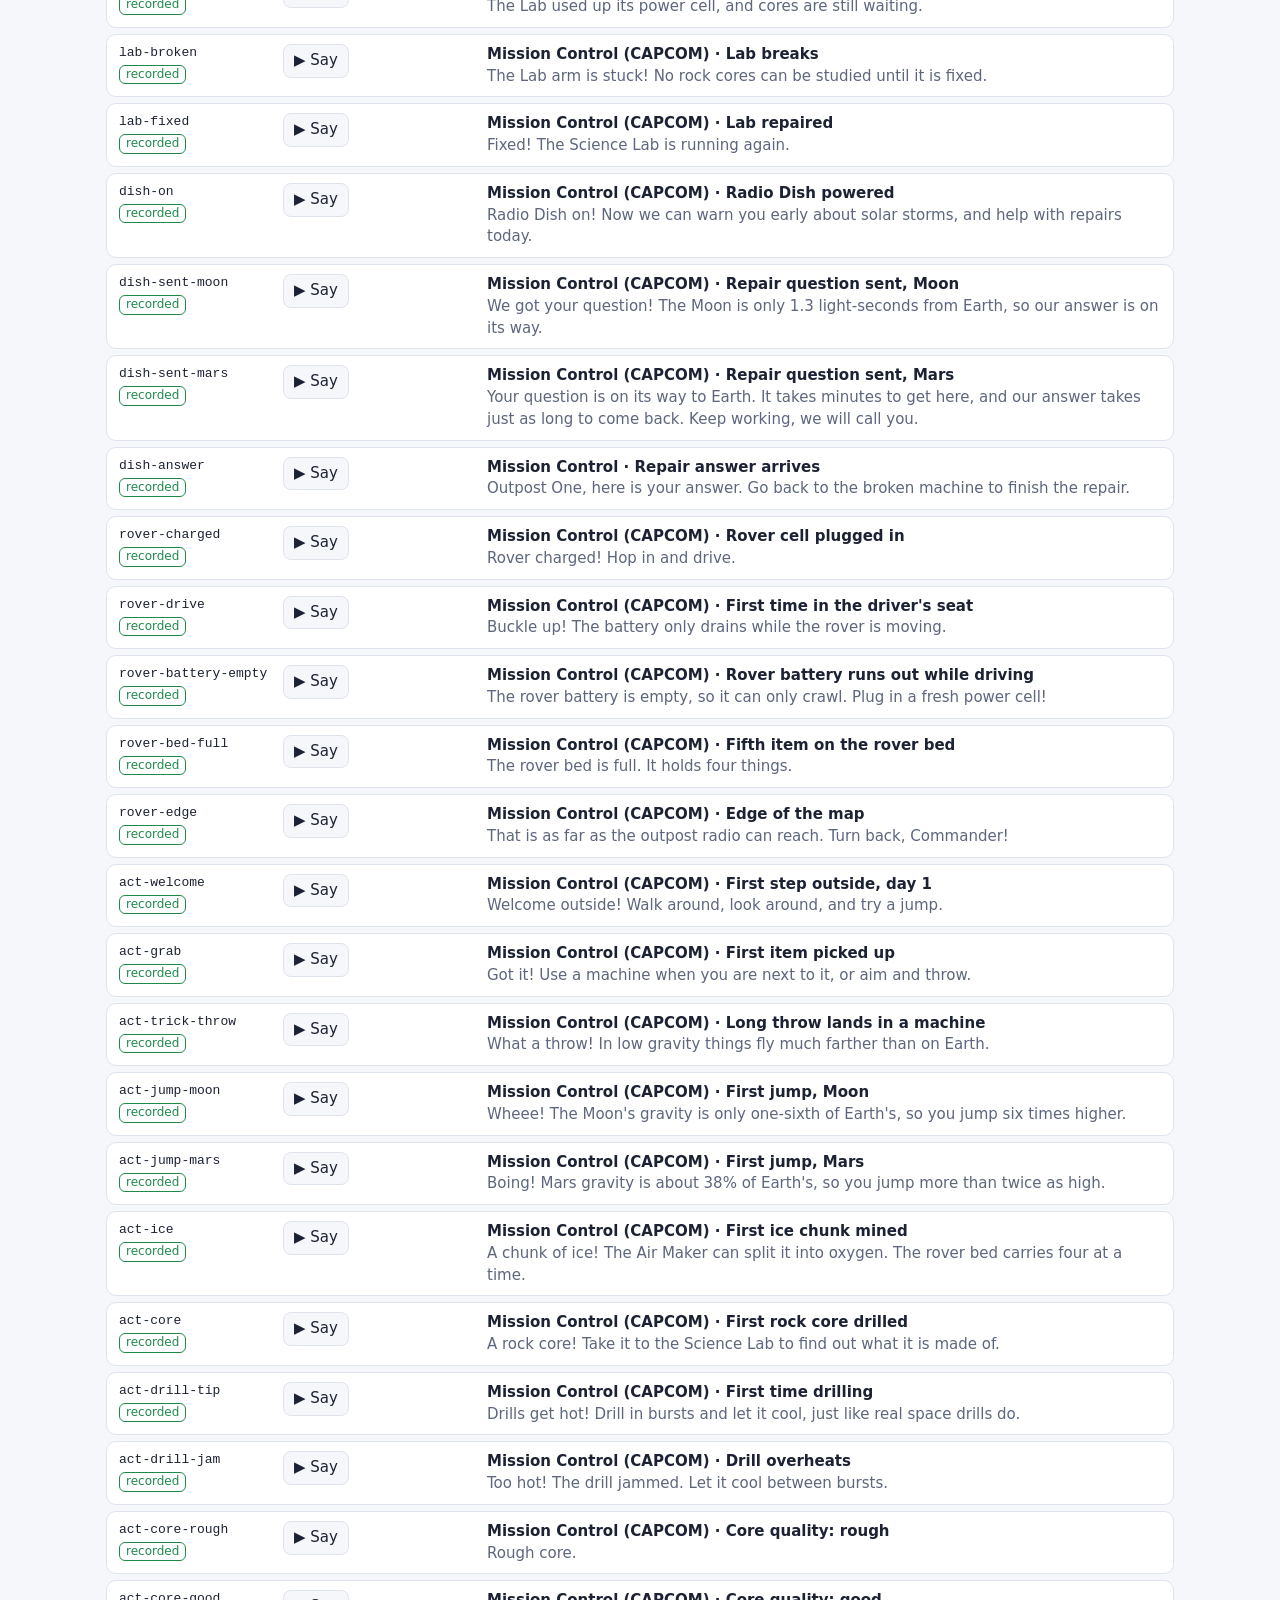
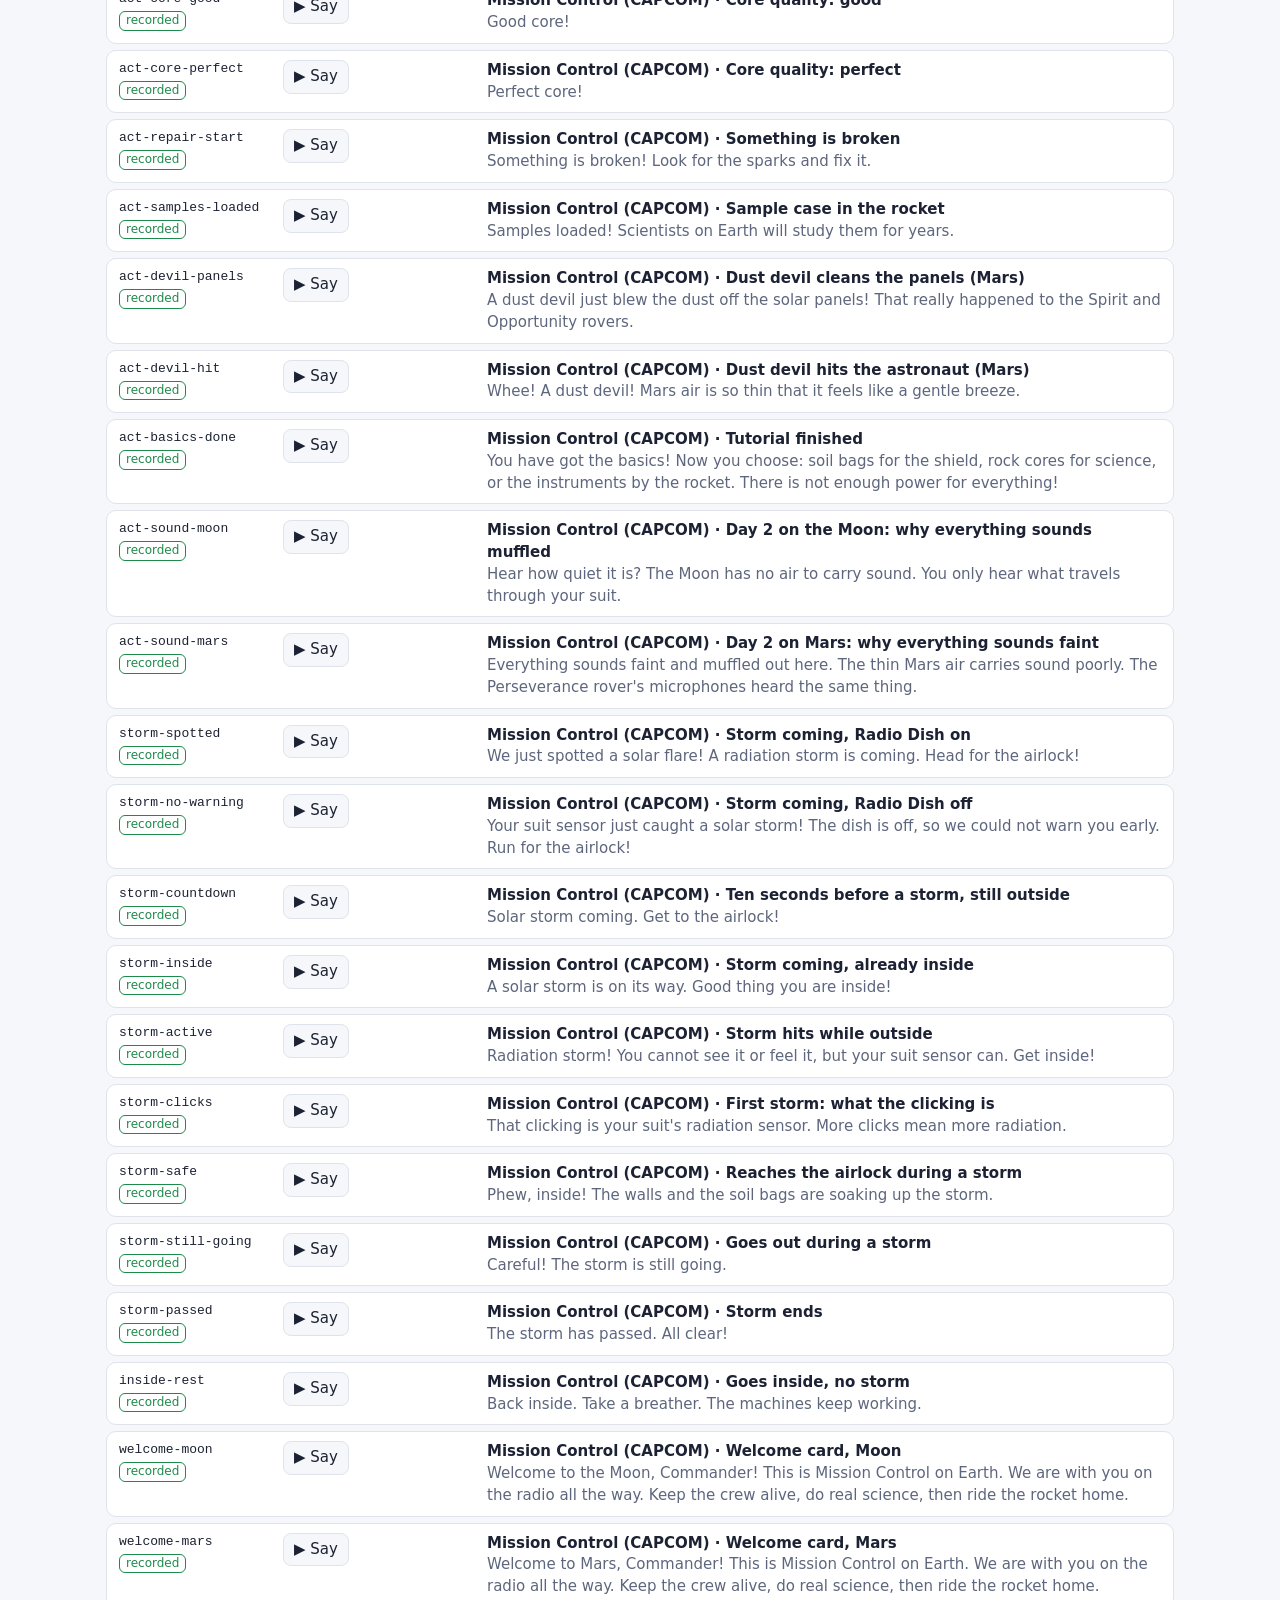
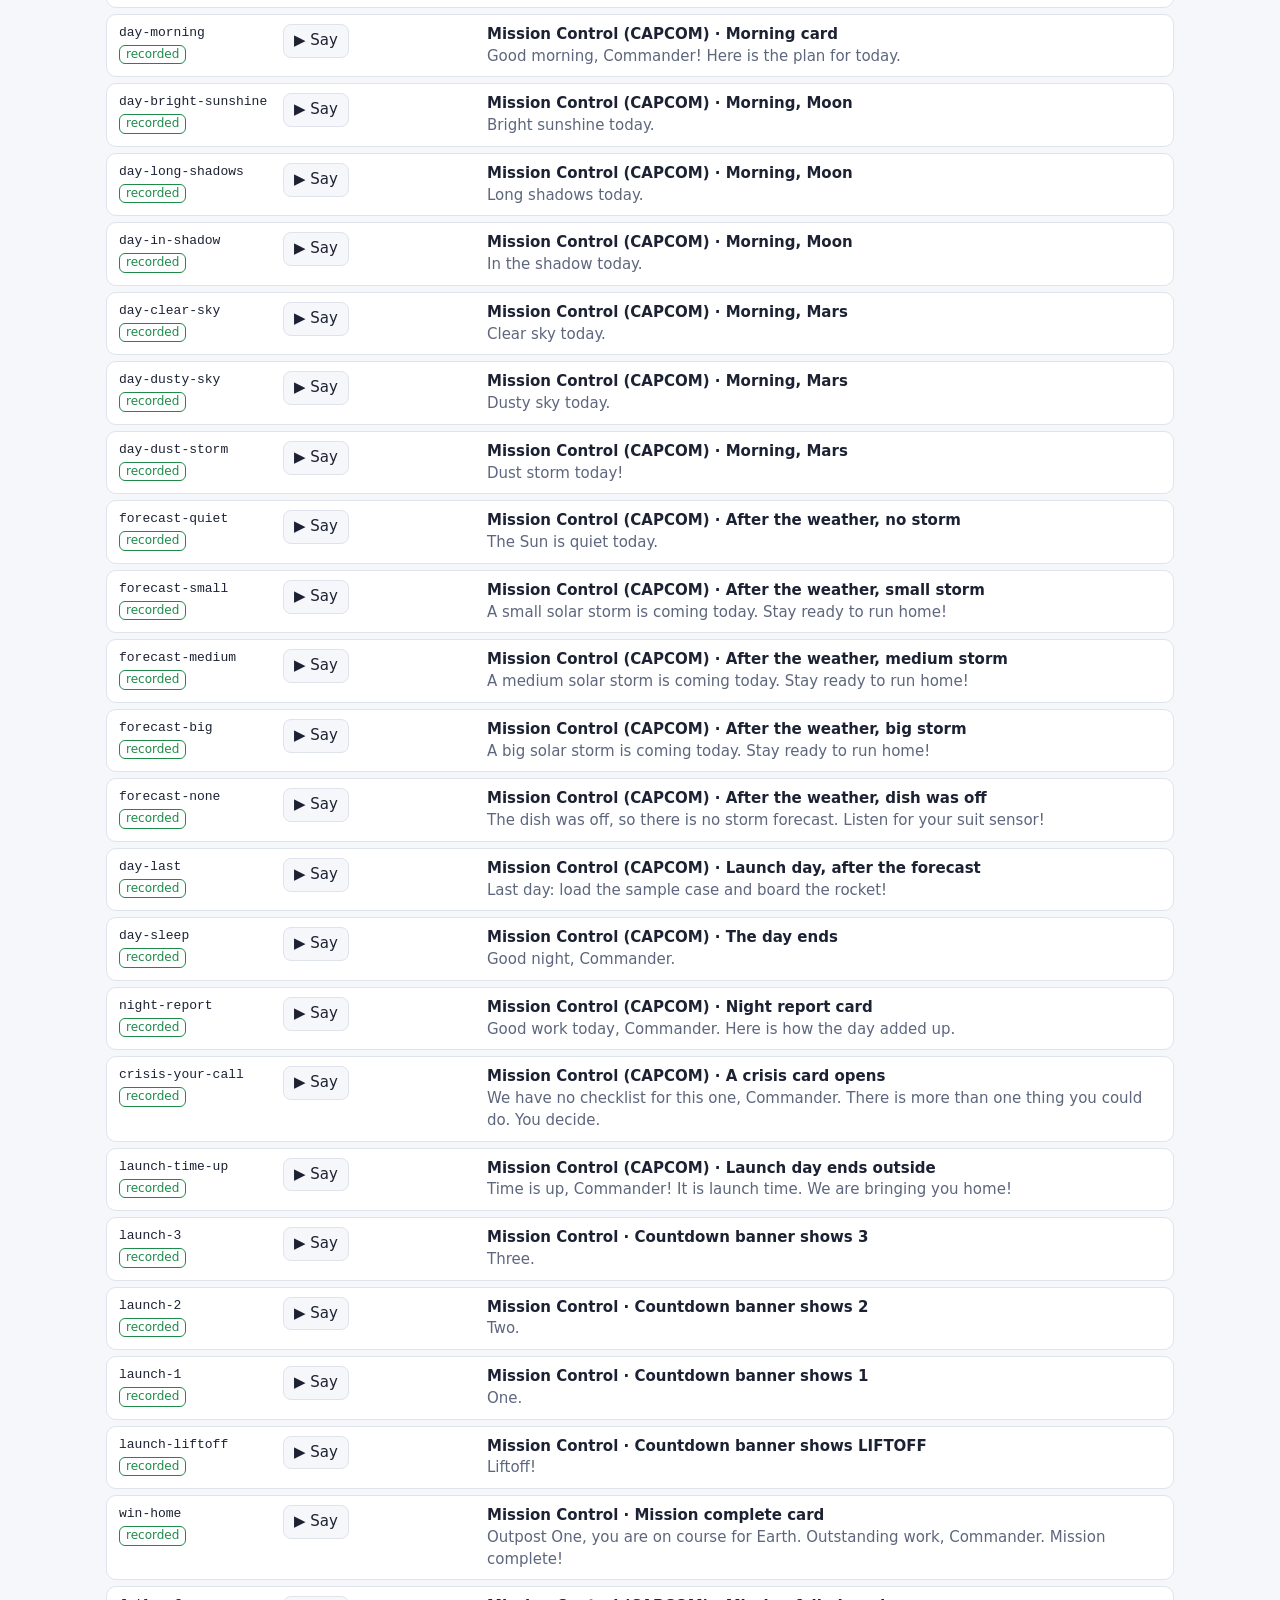
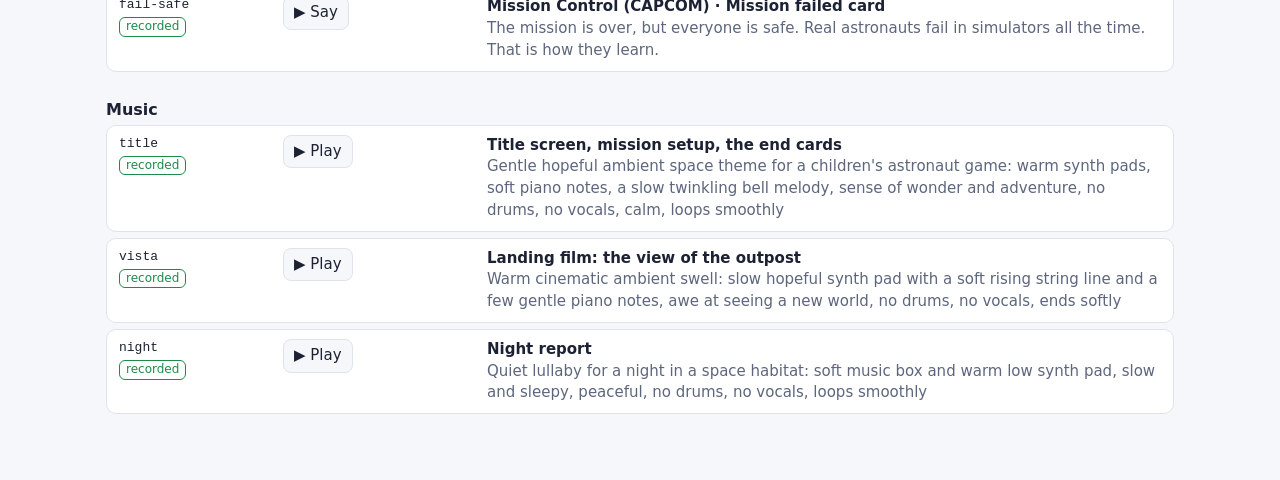
==== commit 9b362b7b: "Remove the robot buddy and the alien; Mission Control talks from Earth by radio The robot buddy BOLT" ====
--- a/tools/audio/soundboard.html
+++ b/tools/audio/soundboard.html
@@ -101,7 +101,7 @@
     });
   });
 
-  section('Voice lines', 'BOLT\'s lines start with a small chirp; Mission Control\'s are wrapped in the two radio beeps.');
+  section('Voice lines', 'Mission Control talks from Earth: every line is recorded through a radio filter and wrapped in the two radio beeps.');
   M.VOICE.forEach(function (v) {
     list.appendChild(row(v.id, !!VO[v.id], false, M.CAST[v.who].name + ' · ' + v.when, v.text, [btn('▶ Say', function () { Au.line(v.id); })]));
   });
